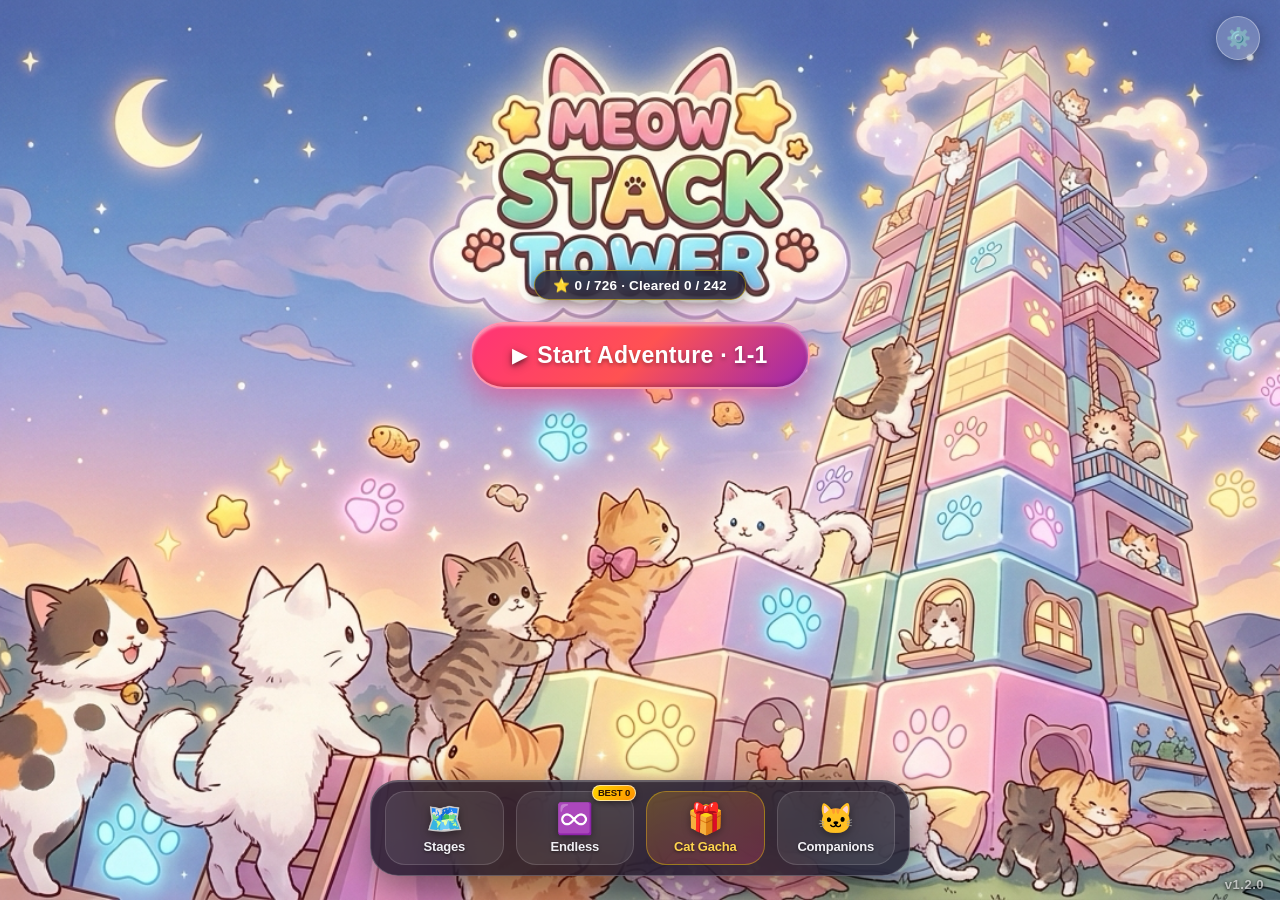
==== game/index.html @ 75614ff1 "feat: replace procedural clear stars & stat badge with generated visual assets and establish PROJECT" ====
<!DOCTYPE html>
<html lang="en">
<head>
  <meta charset="UTF-8">
  <meta name="viewport" content="width=device-width, initial-scale=1.0, maximum-scale=1.0, user-scalable=no, viewport-fit=cover">
  <title>Meow Stack Tower 3D</title>
  <meta name="apple-mobile-web-app-capable" content="yes">
  <meta name="apple-mobile-web-app-status-bar-style" content="black-translucent">
  <meta name="apple-mobile-web-app-title" content="Meow Stack">
  <meta name="theme-color" content="#151124">
  <link rel="apple-touch-icon" href="assets/icon.png">
  <link rel="manifest" href="manifest.json">
  <!-- Modular Stylesheets -->
  <link rel="stylesheet" href="css/base.css">
  <link rel="stylesheet" href="css/hud.css">
  <link rel="stylesheet" href="css/modals.css">
  <link rel="stylesheet" href="css/companions.css">
  <link rel="stylesheet" href="css/gacha.css">
  <link rel="stylesheet" href="css/boss.css">
</head>
<body>
  <div id="game-container">
    <canvas id="bg-canvas"></canvas>

    <!-- Boss Cat Dynamic Character (배경 가운데 거대 보스) -->
    <div id="boss-container" style="display:none;">
      <div id="boss-wrapper">
        <div id="boss-actor" class="boss-actor boss-state-idle" title="Big Chonk 😾">
          <svg id="boss-svg" viewBox="0 0 160 160" width="100%" height="100%" xmlns="http://www.w3.org/2000/svg">
          <defs>
            <linearGradient id="bossFurGrad" x1="0%" y1="0%" x2="0%" y2="100%">
              <stop id="furStop1" offset="0%" stop-color="#ffa726"/>
              <stop id="furStop2" offset="60%" stop-color="#fb8c00"/>
              <stop id="furStop3" offset="100%" stop-color="#f57c00"/>
            </linearGradient>
            <linearGradient id="bossBellyGrad" x1="0%" y1="0%" x2="0%" y2="100%">
              <stop offset="0%" stop-color="#fffde7"/>
              <stop offset="100%" stop-color="#fff9c4"/>
            </linearGradient>
            <linearGradient id="bossCrownGrad" x1="0%" y1="0%" x2="100%" y2="100%">
              <stop offset="0%" stop-color="#ffe082"/>
              <stop offset="40%" stop-color="#ffd54f"/>
              <stop offset="100%" stop-color="#ffb300"/>
            </linearGradient>
            <linearGradient id="bossCloudGrad" x1="0%" y1="0%" x2="0%" y2="100%">
              <stop offset="0%" stop-color="#f3e5f5"/>
              <stop offset="60%" stop-color="#e1bee7"/>
              <stop offset="100%" stop-color="#ce93d8"/>
            </linearGradient>
            <radialGradient id="frenzyFlameGrad" cx="50%" cy="50%" r="50%">
              <stop offset="0%" stop-color="#ffeb3b" stop-opacity="0.95"/>
              <stop offset="50%" stop-color="#ff5722" stop-opacity="0.8"/>
              <stop offset="100%" stop-color="#d50000" stop-opacity="0"/>
            </radialGradient>
            <filter id="bossShadow" x="-20%" y="-20%" width="140%" height="140%">
              <feDropShadow dx="0" dy="4" stdDeviation="4" flood-color="#000" flood-opacity="0.35"/>
            </filter>
          </defs>

          <!-- Frenzy Aura -->
          <g id="boss-frenzy-aura" class="aura-layer" opacity="0">
            <ellipse cx="80" cy="85" rx="66" ry="60" fill="url(#frenzyFlameGrad)"/>
            <path class="flame-sparks" d="M 30 70 Q 25 45 35 30 Q 45 45 42 70 M 120 70 Q 135 45 125 30 Q 115 45 118 70 M 75 30 Q 80 10 85 30" fill="none" stroke="#ffeb3b" stroke-width="3" stroke-linecap="round"/>
          </g>

          <!-- Royal Magic Cloud Throne -->
          <g id="boss-throne" class="cloud-layer">
            <ellipse cx="80" cy="140" rx="56" ry="15" fill="url(#bossCloudGrad)" filter="url(#bossShadow)"/>
            <ellipse cx="44" cy="136" rx="22" ry="12" fill="#ede7f6"/>
            <ellipse cx="116" cy="136" rx="22" ry="12" fill="#ede7f6"/>
            <ellipse cx="80" cy="135" rx="36" ry="12" fill="#ffffff" opacity="0.9"/>
            <text x="36" y="142" font-size="10" fill="#ffd54f">★</text>
            <text x="114" y="142" font-size="10" fill="#ffd54f">★</text>
          </g>

          <!-- Royal Red Cape -->
          <g id="boss-cape" class="cape-layer">
            <path d="M 40 78 C 22 95, 18 128, 32 135 C 44 126, 42 105, 48 88 Z" fill="#c62828" stroke="#8e0000" stroke-width="1.5"/>
            <path d="M 120 78 C 138 95, 142 128, 128 135 C 116 126, 118 105, 112 88 Z" fill="#c62828" stroke="#8e0000" stroke-width="1.5"/>
            <path d="M 24 120 Q 30 134 36 130" fill="none" stroke="#ffd700" stroke-width="2"/>
            <path d="M 136 120 Q 130 134 124 130" fill="none" stroke="#ffd700" stroke-width="2"/>
          </g>

          <!-- Chunky Tabby Tail -->
          <g id="boss-tail" class="tail-layer">
            <path d="M 120 108 C 146 112, 158 92, 150 74 C 144 62, 134 68, 138 80 C 142 90, 134 100, 118 102 Z" fill="url(#bossFurGrad)" stroke="#e65100" stroke-width="1.5"/>
            <path d="M 144 76 Q 148 80 146 84" stroke="#bf360c" stroke-width="3" stroke-linecap="round"/>
            <path d="M 138 86 Q 144 92 140 96" stroke="#bf360c" stroke-width="3" stroke-linecap="round"/>
            <ellipse cx="147" cy="71" rx="6" ry="6" fill="#fff" opacity="0.8"/>
          </g>

          <!-- Chunky Cat Body -->
          <g id="boss-body" class="body-layer">
            <ellipse cx="80" cy="98" rx="48" ry="42" fill="url(#bossFurGrad)" stroke="#e65100" stroke-width="2"/>
            <path d="M 34 88 Q 44 92 35 98" fill="#d84315"/>
            <path d="M 33 104 Q 45 106 36 112" fill="#d84315"/>
            <path d="M 126 88 Q 116 92 125 98" fill="#d84315"/>
            <path d="M 127 104 Q 115 106 124 112" fill="#d84315"/>
            <ellipse cx="80" cy="106" rx="34" ry="28" fill="url(#bossBellyGrad)"/>
            <g transform="translate(71, 74) scale(0.9)">
              <path d="M 2 8 C 6 4, 14 4, 18 8 C 14 12, 6 12, 2 8 Z M 18 8 L 22 4 L 22 12 Z" fill="#ffd700" stroke="#ff8f00" stroke-width="1.2"/>
              <circle cx="6" cy="7.5" r="1" fill="#3e2723"/>
            </g>
            <ellipse cx="50" cy="108" rx="9" ry="8" fill="#fff" stroke="#ffa726" stroke-width="1.5"/>
            <ellipse cx="110" cy="108" rx="9" ry="8" fill="#fff" stroke="#ffa726" stroke-width="1.5"/>
            <circle cx="48" cy="109" r="1.5" fill="#ffab91"/>
            <circle cx="52" cy="109" r="1.5" fill="#ffab91"/>
            <circle cx="108" cy="109" r="1.5" fill="#ffab91"/>
            <circle cx="112" cy="109" r="1.5" fill="#ffab91"/>
          </g>

          <!-- Big Round Head & Chubby Cheeks -->
          <g id="boss-head" class="head-layer">
            <g class="ears-group">
              <polygon points="42,46 48,16 66,38" fill="#fb8c00" stroke="#e65100" stroke-width="2"/>
              <polygon points="46,42 51,24 62,37" fill="#ffab91"/>
              <polygon points="118,46 112,16 94,38" fill="#fb8c00" stroke="#e65100" stroke-width="2"/>
              <polygon points="114,42 109,24 98,37" fill="#ffab91"/>
            </g>
            <ellipse cx="80" cy="58" rx="44" ry="34" fill="url(#bossFurGrad)" stroke="#e65100" stroke-width="2"/>
            <ellipse cx="40" cy="64" rx="10" ry="12" fill="#ffa726"/>
            <ellipse cx="120" cy="64" rx="10" ry="12" fill="#ffa726"/>
            <ellipse cx="80" cy="68" rx="20" ry="14" fill="#fff"/>
            <path d="M 72 32 L 80 44 L 88 32 M 76 28 L 80 36 L 84 28" fill="none" stroke="#d84315" stroke-width="2.5" stroke-linecap="round"/>
            <path d="M 32 64 L 56 66 M 30 70 L 56 70 M 34 76 L 56 73" stroke="#fff" stroke-width="1.8" stroke-linecap="round"/>
            <path d="M 128 64 L 104 66 M 130 70 L 104 70 M 126 76 L 104 73" stroke="#fff" stroke-width="1.8" stroke-linecap="round"/>
            <polygon points="76,64 84,64 80,68" fill="#ff7043"/>
            <ellipse cx="56" cy="68" rx="6" ry="3.5" fill="#ff8a80" opacity="0.6"/>
            <ellipse cx="104" cy="68" rx="6" ry="3.5" fill="#ff8a80" opacity="0.6"/>
          </g>

          <!-- Royal Golden Crown on Head -->
          <g id="boss-crown" class="crown-layer">
            <path d="M 64 26 L 68 10 L 75 20 L 80 6 L 85 20 L 92 10 L 96 26 Z" fill="url(#bossCrownGrad)" stroke="#ff8f00" stroke-width="1.8"/>
            <circle cx="80" cy="16" r="3.2" fill="#e53935" stroke="#b71c1c" stroke-width="0.8"/>
            <circle cx="70" cy="18" r="2" fill="#00e676"/>
            <circle cx="90" cy="18" r="2" fill="#00e676"/>
            <g class="crown-sparks" opacity="0">
              <path d="M 80 0 L 80 4 M 94 4 L 91 7 M 66 4 L 69 7" stroke="#ffd700" stroke-width="2" stroke-linecap="round"/>
            </g>
          </g>

          <!-- ==================== FACIAL EXPRESSIONS ==================== -->

          <!-- 1. IDLE FACE (Confident / Smug observation) -->
          <g id="face-idle">
            <ellipse cx="64" cy="54" rx="6.5" ry="7.5" fill="#ffb300" stroke="#e65100" stroke-width="1"/>
            <ellipse cx="64" cy="54" rx="2.5" ry="6.5" fill="#212121"/>
            <circle cx="62" cy="51" r="2" fill="#fff"/>
            <ellipse cx="96" cy="54" rx="6.5" ry="7.5" fill="#ffb300" stroke="#e65100" stroke-width="1"/>
            <ellipse cx="96" cy="54" rx="2.5" ry="6.5" fill="#212121"/>
            <circle cx="94" cy="51" r="2" fill="#fff"/>
            <path d="M 73 70 Q 77 75 80 71 Q 83 75 87 70" fill="none" stroke="#3e2723" stroke-width="2.5" stroke-linecap="round"/>
          </g>

          <!-- 2. SMUG FACE (Laughing mockingly at player's mistake) -->
          <g id="face-smug" style="display:none;">
            <path d="M 58 56 Q 64 47 70 56" fill="none" stroke="#3e2723" stroke-width="3.5" stroke-linecap="round"/>
            <path d="M 90 56 Q 96 47 102 56" fill="none" stroke="#3e2723" stroke-width="3.5" stroke-linecap="round"/>
            <path d="M 57 47 Q 64 43 71 47" fill="none" stroke="#d84315" stroke-width="2.2" stroke-linecap="round"/>
            <path d="M 89 47 Q 96 43 103 47" fill="none" stroke="#d84315" stroke-width="2.2" stroke-linecap="round"/>
            <path d="M 103 56 C 107 56 109 59 107 63 C 105 66 102 63 103 56 Z" fill="#00e5ff"/>
            <path d="M 71 70 Q 80 85 89 70 Z" fill="#c2185b" stroke="#3e2723" stroke-width="2"/>
            <ellipse cx="80" cy="76" rx="5" ry="3" fill="#ff80ab"/>
          </g>

          <!-- 3. HURT FACE (Shocked/in pain from Critical / Perfect hit) -->
          <g id="face-hurt" style="display:none;">
            <path d="M 57 50 L 67 55 L 57 60" fill="none" stroke="#b71c1c" stroke-width="3.8" stroke-linecap="round" stroke-linejoin="round"/>
            <path d="M 103 50 L 93 55 L 103 60" fill="none" stroke="#b71c1c" stroke-width="3.8" stroke-linecap="round" stroke-linejoin="round"/>
            <ellipse cx="40" cy="46" rx="4" ry="7" fill="#00b0ff" transform="rotate(-20 40 46)"/>
            <ellipse cx="120" cy="46" rx="4" ry="7" fill="#00b0ff" transform="rotate(20 120 46)"/>
            <ellipse cx="80" cy="74" rx="8" ry="10" fill="#b71c1c" stroke="#3e2723" stroke-width="2"/>
            <ellipse cx="80" cy="75" rx="5" ry="6" fill="#3e2723"/>
            <text x="70" y="24" font-size="16">💥</text>
          </g>

          <!-- 4. FRENZY FACE (HP <= 50% Fiery rage) -->
          <g id="face-frenzy" style="display:none;">
            <ellipse cx="64" cy="54" rx="7" ry="7" fill="#d50000"/>
            <ellipse cx="64" cy="54" rx="2" ry="7" fill="#ffeb3b"/>
            <ellipse cx="96" cy="54" rx="7" ry="7" fill="#d50000"/>
            <ellipse cx="96" cy="54" rx="2" ry="7" fill="#ffeb3b"/>
            <path d="M 74 38 L 78 38 M 76 36 L 76 40 M 74 36 L 78 40 M 78 36 L 74 40" stroke="#d50000" stroke-width="2.5" stroke-linecap="round"/>
            <path d="M 71 70 Q 80 66 89 70" fill="none" stroke="#3e2723" stroke-width="2.5"/>
            <polygon points="74,70 76,77 78,70" fill="#fff"/>
            <polygon points="82,70 84,77 86,70" fill="#fff"/>
            <text x="32" y="22" font-size="12">♨️</text>
            <text x="114" y="22" font-size="12">♨️</text>
          </g>

          <!-- 5. DEFEAT FACE (Completely knocked out / White flag) -->
          <g id="face-defeat" style="display:none;">
            <path d="M 64 54 m -6,0 a 6,6 0 1,0 12,0 a 4,4 0 1,0 -8,0 a 2,2 0 1,0 4,0" fill="none" stroke="#212121" stroke-width="2" stroke-linecap="round"/>
            <path d="M 96 54 m -6,0 a 6,6 0 1,0 12,0 a 4,4 0 1,0 -8,0 a 2,2 0 1,0 4,0" fill="none" stroke="#212121" stroke-width="2" stroke-linecap="round"/>
            <path d="M 61 60 L 61 88" stroke="#00b0ff" stroke-width="3" stroke-linecap="round" opacity="0.85"/>
            <path d="M 99 60 L 99 88" stroke="#00b0ff" stroke-width="3" stroke-linecap="round" opacity="0.85"/>
            <path d="M 73 75 Q 77 71 80 75 Q 83 79 87 75" fill="none" stroke="#3e2723" stroke-width="3" stroke-linecap="round"/>
            <g class="surrender-flag">
              <line x1="44" y1="108" x2="22" y2="34" stroke="#ffffff" stroke-width="2.5"/>
              <polygon points="22,34 2,46 22,58" fill="#ffffff" stroke="#e0e0e0" stroke-width="1"/>
              <text x="6" y="50" font-size="10">🏳️</text>
            </g>
            <text x="74" y="10" font-size="15" class="dizzy-star">💫</text>
          </g>

          <!-- 6. VICTORY FACE (Boss wins / Player Game Over) -->
          <g id="face-victory" style="display:none;">
            <text x="56" y="58" font-size="16" fill="#ffd700">★</text>
            <text x="88" y="58" font-size="16" fill="#ffd700">★</text>
            <path d="M 70 69 Q 80 86 90 69 Z" fill="#d81b60" stroke="#3e2723" stroke-width="2"/>
            <ellipse cx="80" cy="77" rx="6" ry="3.5" fill="#ff4081"/>
            <g transform="translate(108, 68) scale(1.1)">
              <text x="0" y="0" font-size="22">🐟</text>
              <text x="14" y="-8" font-size="14">✨</text>
            </g>
          </g>
        </svg>
      </div>
    </div>
  </div>

  <canvas id="game-canvas"></canvas>

  <!-- Foreground Boss Speech Bubble & Screen Flash -->
  <div id="boss-speech"></div>
  <div id="flash-overlay"></div>

  
  <!-- Cinematic Boss Intro Overlay -->
  <div id="boss-intro-overlay" style="display:none;">
    <div class="boss-intro-vignette"></div>
    <div class="boss-intro-warning" id="boss-intro-warning">⚠️ WARNING: BOSS APPROACHING ⚠️</div>
    <div class="boss-intro-card" id="boss-intro-card">
      <div class="boss-intro-avatar" id="boss-intro-avatar">😾</div>
      <div class="boss-intro-info">
        <div class="boss-intro-title" id="boss-intro-title">King of Churu 👑</div>
        <div class="boss-intro-name" id="boss-intro-name">Big Chonk</div>
        <div class="boss-intro-hp-wrap">
          <span class="boss-intro-hp-tag">HP</span>
          <div class="boss-intro-hp-bar">
            <div class="boss-intro-hp-fill" id="boss-intro-hp-fill"></div>
          </div>
          <span class="boss-intro-hp-num" id="boss-intro-hp-num">16 / 16</span>
        </div>
      </div>
    </div>
    <div class="boss-intro-quote-box" id="boss-intro-quote-box">
      <div class="boss-intro-quote" id="boss-intro-quote">"All Churu belongs to me, meow!"</div>
    </div>
    <div class="boss-intro-fight" id="boss-intro-fight">⚔️ READY... FIGHT!</div>
    <button id="boss-intro-skip" class="boss-intro-skip-btn" data-ui>SKIP ⏩</button>
  </div>

  <div id="hud-layer">
      <div class="top-bar">
        <button id="menu-btn" aria-label="Menu" data-ui>☰</button>
        <div class="score-box">
          <div id="score-text">0</div>
          <div id="combo-tag">🐾 PERFECT ×1</div>
          <div id="stage-info">
            <div class="stage-row">
              <span id="stage-badge" class="stage-badge">🧱 STANDARD</span>
              <span id="stage-label"></span>
              <span id="stage-progress"></span>
            </div>
            <div id="goal-bar"><div id="goal-fill"></div></div>

            <!-- Boss Battle Sub-HUD -->
            <div id="boss-hud" class="type-hud-row" style="display:none;">
              <div class="boss-head-row">
                <span id="boss-name">😾 Boss</span>
                <span id="boss-hp-val">HP 16/16</span>
              </div>
              <div id="boss-bar"><div id="boss-fill"></div></div>
            </div>

            <!-- Speed Rush Sub-HUD -->
            <div id="timer-hud" class="type-hud-row" style="display:none;">
              <div class="timer-head-row">
                <span>⏱️ TIME LEFT</span>
                <span id="timer-val">25.0s</span>
              </div>
              <div id="timer-bar"><div id="timer-fill"></div></div>
            </div>

            <!-- Precision Sub-HUD -->
            <div id="precision-hud" class="type-hud-row" style="display:none;">
              🎯 STREAK GOAL: 0 / 3 ⭐
            </div>

            <!-- Bonus Churu Fever Sub-HUD -->
            <div id="bonus-hud" class="type-hud-row" style="display:none;">
              <div class="bonus-head-row">
                <span id="bonus-hearts-val" class="bonus-hearts-val">❤️❤️❤️</span>
                <span id="bonus-timer-val">⏱️ 15.0s</span>
                <span id="bonus-fever-badge" class="bonus-fever-badge" style="display:none;">🔥 FEVER 2×</span>
                <span id="bonus-churu-val"><img src="assets/churu_icon.jpg" class="churu-icon" alt="츄르"> 0</span>
              </div>
              <div id="bonus-bar"><div id="bonus-fill"></div></div>
            </div>

            <!-- Active Skill Sub-HUD (Luna: Magnetic Snap) -->
            <div id="skill-hud" class="type-hud-row" style="display:none;">
              <span id="skill-badge" class="skill-badge">🧲 자석 솜방망이 준비완료!</span>
            </div>

            <!-- Tilt Balance Sub-HUD -->
            <div id="tilt-hud" class="type-hud-row" style="display:none;">
              <span id="tilt-badge" class="tilt-badge">⚖️ 밸런스: 안전</span>
            </div>
          </div>
        </div>
        
        <div class="top-bar-right">
          <button id="in-game-settings-btn" class="top-circle-btn" aria-label="Settings" data-ui>⚙️</button>
        </div>

      </div>

      <div id="stage-banner">
        <div id="banner-badge"></div>
        <div id="banner-title"></div>
        <div id="banner-desc"></div>
      </div>

      <div id="mascot-area">
        <div id="speech-bubble">Hooman! Stack me a tower, meow! 🐾</div>
        <div id="mascot-wrapper">
          <img id="mascot-img" src="assets/chara_smile.png" alt="Cat Mascot">
        </div>
      </div>
    </div>

    <!-- Start Screen -->
    <div id="start-screen" class="screen-overlay">
      <button id="start-settings-btn" class="start-settings-btn" aria-label="Settings" data-ui>⚙️</button>
      <img id="start-bg-img" src="assets/keyvisual.png?v=meow" alt="Meow Stack Tower Key Visual">
      <div class="start-content">
        <div class="badge-3d" id="badge-3d" style="display:none;">🐾 3D MEOW TOWER STACK 🐾</div>
        <h1 class="title-main" style="display:none;">Meow Stack Tower</h1>
        <div class="title-sub" style="display:none;">3D CAT STACK TOWER</div>

        <!-- Top Section: Logo spacing + Prominent Primary Play Action -->
        <div class="start-top-section">
          <div class="title-logo-spacer"></div>
          <div class="start-main-action">
            <div id="start-progress" class="start-progress-pill">⭐ 0 / 726 · Cleared 0 / 242</div>
            <button id="btn-continue" class="primary-play-btn" data-ui>
              <span class="play-icon">▶</span>
              <span id="btn-play-text" class="play-text">Start Adventure · 1-1</span>
            </button>
          </div>
        </div>

        <!-- Bottom Quick Dock -->
        <nav class="start-dock" aria-label="Quick Menu">
          <button id="btn-select" class="dock-btn" data-ui title="Stage Select">
            <span class="dock-icon">🗺️</span>
            <span class="dock-label" id="dock-label-select">스테이지</span>
          </button>
          <button id="btn-endless" class="dock-btn" data-ui title="Endless Mode">
            <span class="dock-badge" id="start-best-badge">BEST <span id="start-best-score">0</span></span>
            <span class="dock-icon">♾️</span>
            <span class="dock-label" id="dock-label-endless">무한 모드</span>
          </button>
          <button id="btn-gacha" class="dock-btn dock-gacha-btn" data-ui title="Cat Gacha">
            <span class="dock-icon">🎁</span>
            <span class="dock-label" id="dock-label-gacha">냥이 가챠</span>
          </button>
          <button id="btn-cats" class="dock-btn" data-ui title="Cat Companions">
            <span class="dock-icon">🐱</span>
            <span class="dock-label" id="dock-label-cats">동료 고양이</span>
          </button>
        </nav>
      </div>
      <div id="start-version-tag" class="start-version-tag">v1.2.0</div>
    </div>

    <!-- Game Over Screen -->
    <div id="gameover-screen" class="screen-overlay">
      <div class="gameover-box">
        <div id="gameover-title" class="gameover-title">GAME OVER</div>
        <div id="gameover-stage" class="gameover-stage"></div>
        <div class="score-label" id="score-label">SCORE</div>
        <div id="gameover-score" class="score-val">0</div>
        <div id="best-row" class="best-row">
          <span id="best-label">BEST: </span><span id="gameover-best">0</span>
          <span id="new-best-pill" class="new-best-pill" style="display:none;">NEW!</span>
        </div>
        <div class="restart-text" id="restart-text">Tap anywhere to retry, meow! 🐾</div>
        <div class="box-btns">
          <button id="btn-retry-over" class="menu-btn" data-ui>🔁 Try Again</button>
          <button id="btn-menu-over" class="menu-btn sub" data-ui>Menu</button>
        </div>
      </div>
    </div>

    <!-- Stage Clear Screen -->
    <div id="clear-screen" class="screen-overlay">
      <div class="gameover-box">
        <div id="clear-title" class="gameover-title">STAGE CLEAR!</div>
        <div id="clear-stage" class="gameover-stage"></div>
        
        <div id="clear-stars" class="clear-stars-row">
          <div class="cstar" id="cstar-1">
            <span class="cstar-char" style="display:none;">★</span>
            <img src="assets/star_paw_empty.png" class="cstar-img empty" alt="Empty Star">
            <img src="assets/star_paw_gold.png" class="cstar-img filled" alt="Gold Star">
          </div>
          <div class="cstar" id="cstar-2">
            <span class="cstar-char" style="display:none;">★</span>
            <img src="assets/star_paw_empty.png" class="cstar-img empty" alt="Empty Star">
            <img src="assets/star_paw_gold.png" class="cstar-img filled" alt="Gold Star">
          </div>
          <div class="cstar" id="cstar-3">
            <span class="cstar-char" style="display:none;">★</span>
            <img src="assets/star_paw_empty.png" class="cstar-img empty" alt="Empty Star">
            <img src="assets/star_paw_gold.png" class="cstar-img filled" alt="Gold Star">
          </div>
        </div>
        <div id="clear-purrfect-banner" class="clear-purrfect-banner" style="display:none;">PURR-FECT! 👑</div>

        <div id="clear-stats"></div>
        <div id="clear-note"></div>
        <div class="box-btns">
          <button id="btn-next" class="menu-btn" data-ui>Next Stage ▶</button>
          <button id="btn-retry-clear" class="menu-btn sub" data-ui>🔁 Replay (Star Challenge)</button>
          <button id="btn-menu-clear" class="menu-btn sub" data-ui>🗺️ Stage Select</button>
        </div>
      </div>
    </div>

    <!-- Stage Select Screen -->
    <div id="select-screen" class="screen-overlay" data-ui>
      <div class="select-header">
        <div class="select-header-left">
          <button id="select-back" class="small-btn" data-ui>←</button>
          <div class="select-title" id="select-title">🗺️ Stages</div>
        </div>
        <div class="select-header-right">
          <button id="btn-select-gacha" class="small-btn gacha-btn" data-ui title="Gacha">🎁 <span class="header-btn-label">가챠</span></button>
          <button id="btn-select-cats" class="small-btn cat-btn" data-ui title="Companions">🐱 <span class="header-btn-label">동료</span></button>
          <button id="select-settings-btn" class="small-btn" data-ui title="Settings">⚙️</button>
          <div id="select-stars"></div>
        </div>
      </div>
      <div class="select-legend">
        <span class="legend-item" id="legend-climb">🧱 Climb</span>
        <span class="legend-item" id="legend-speed">⏱️ Speed</span>
        <span class="legend-item" id="legend-precision">🎯 Precision</span>
        <span class="legend-item" id="legend-hazard">🌪️ Hazard</span>
        <span class="legend-item" id="legend-bonus"><img src="assets/churu_icon.jpg" class="churu-icon" alt="츄르"> Bonus</span>
        <span class="legend-item" id="legend-boss">👑 Boss</span>
      </div>
      <div id="select-list"></div>
    </div>

    <!-- Cat Companions Modal -->
    <div id="companion-modal" class="screen-overlay" data-ui>
      <div class="companion-box">
        <div class="companion-header">
          <div class="companion-title" id="companion-title">🐱 Cat Companions</div>
          <button id="companion-close" class="close-icon-btn" data-ui>✕</button>
        </div>
        <div class="companion-subtitle" id="companion-subtitle">Defeat World Bosses and pull from Gacha to adopt adorable cat companions! Each friend brings unique passive buffs!</div>
        <div class="gacha-currency-bar" style="margin-bottom: 8px;">
          <div class="gacha-currency-pill">🎟️ <span id="comp-ticket-count">2</span></div>
          <div class="gacha-currency-pill"><img src="assets/churu_icon.jpg" class="churu-icon" alt="츄르"> <span id="comp-churu-count">100</span></div>
        </div>
        <button id="btn-comp-to-gacha" class="menu-btn sub gacha-btn" style="width: 100%; min-width: 0; padding: 10px 16px; margin-bottom: 10px; font-size: 14px;" data-ui>🎁 Open Cat Gacha (가챠)</button>
        <div id="companion-list" class="companion-grid"></div>
      </div>
    </div>

    <!-- Companion Unlock Celebration Modal -->
    <div id="unlock-modal" class="screen-overlay" data-ui>
      <div class="unlock-card-box">
        <div class="unlock-ribbon">🎉 NEW COMPANION UNLOCKED!</div>
        <div id="unlock-cat-avatar" class="unlock-avatar-wrap"></div>
        <div id="unlock-cat-name" class="unlock-cat-name">Miko</div>
        <div id="unlock-cat-title" class="unlock-cat-title">Lucky Calico 🐾</div>
        <div id="unlock-cat-perk" class="unlock-cat-perk">⏱️ Time Attack limit +3s bonus!</div>
        <div id="unlock-cat-quote" class="unlock-cat-quote">"Let's stack it high like my tri-color coat, meow! 🍀"</div>
        <button id="btn-equip-unlocked" class="menu-btn" data-ui>🐾 Equip Companion</button>
        <button id="btn-close-unlock" class="menu-btn sub" data-ui style="margin-top: 8px;">Later</button>
      </div>
    </div>

    <!-- Stage Ready & Companion Selection Modal (출격 준비) -->
    <div id="ready-modal" class="screen-overlay" data-ui>
      <div class="ready-card-box">
        <button id="ready-close" class="close-icon-btn ready-close-btn" data-ui>✕</button>
        <div class="ready-header">
          <div id="ready-stage-badge" class="stage-badge type-boss">👑 Boss 1-16</div>
        </div>
        <div id="ready-stage-title" class="ready-stage-title">World 1 · Fluffy Village</div>
        <div id="ready-stage-target" class="ready-stage-target">🎯 Floor 16</div>

        <div class="ready-section-header">
          <div class="ready-section-label" id="ready-section-label">🐱 Cat Companion</div>
          <button id="btn-ready-gacha-shortcut" class="ready-gacha-link-btn" data-ui>🎁 Gacha</button>
        </div>

        <!-- Selected Companion Card -->
        <div class="ready-cat-card" id="ready-selected-card">
          <div class="ready-cat-avatar-wrap" id="ready-cat-avatar-wrap"></div>
          <div class="ready-cat-info">
            <div class="ready-cat-name-row">
              <span id="ready-cat-name" class="cat-card-name">Miko</span>
              <span id="ready-cat-title" class="cat-card-title">Lucky Calico</span>
            </div>
            <div id="ready-cat-perk" class="cat-card-perk">⚡ Time +3s</div>
          </div>
        </div>

        <!-- Quick Switch Chips Row -->
        <div id="ready-companion-chips" class="ready-chips-row"></div>

        <button id="btn-ready-start" class="menu-btn ready-start-btn" data-ui>▶ START</button>
      </div>
    </div>

    <!-- Cat Gacha Modal -->
    <div id="gacha-modal" class="screen-overlay" data-ui style="display:none;">
      <div class="gacha-box">
        <div class="gacha-header">
          <div class="gacha-title" id="gacha-title">🎁 Lucky Cat Gacha</div>
          <button id="gacha-close" class="close-icon-btn" data-ui>✕</button>
        </div>
        
        <!-- Currency Bar -->
        <div class="gacha-currency-bar">
          <div class="gacha-currency-pill">🎟️ <span id="gacha-ticket-count">2</span></div>
          <div class="gacha-currency-pill"><img src="assets/churu_icon.jpg" class="churu-icon" alt="츄르"> <span id="gacha-churu-count">100</span></div>
        </div>

        <!-- Capsule Machine Showcase -->
        <div class="gacha-machine-wrap">
          <img src="assets/gacha_machine.jpg" class="gacha-showcase-art" alt="Lucky Cat Gacha Machine">
        </div>

        <div class="gacha-subtitle" id="gacha-subtitle">Collect adorable cat companions! Each world role brings unique perks.</div>

        <!-- Pull Action Buttons -->
        <div class="gacha-btn-row">
          <button id="btn-gacha-1" class="menu-btn gacha-action-btn" data-ui>
            <span class="btn-primary-text" id="btn-gacha-1-text">🎟️ Pull 1x</span>
            <span class="btn-cost-sub" id="btn-gacha-1-cost">1 Ticket or 50 <img src="assets/churu_icon.jpg" class="churu-icon" alt="츄르"></span>
          </button>
          <button id="btn-gacha-10" class="menu-btn gacha-action-btn special-10" data-ui>
            <span class="btn-primary-text" id="btn-gacha-10-text">🌟 Pull 10x</span>
            <span class="btn-cost-sub" id="btn-gacha-10-cost">10 Tickets or 450 <img src="assets/churu_icon.jpg" class="churu-icon" alt="츄르"></span>
          </button>
        </div>

        <div class="gacha-roster-link-wrap">
          <button id="btn-toggle-roster" class="text-link-btn" data-ui>📋 View 18 Companions & Rates</button>
        </div>

        <!-- Collapsible Roster View -->
        <div id="gacha-roster-view" class="gacha-roster-view" style="display:none;"></div>
      </div>
    </div>

    <!-- Gacha Animation Cutscene Overlay -->
    <div id="gacha-anim-overlay" class="gacha-anim-overlay" data-ui style="display:none;">
      <button id="btn-gacha-anim-skip" class="gacha-anim-skip-btn" data-ui>⏩ SKIP</button>
      <div class="gacha-anim-scene">
        <!-- Machine Phase -->
        <div id="gacha-anim-machine" class="gacha-anim-machine">
          <div class="gacha-machine-card" id="gacha-machine-card">
            <img src="assets/gacha_machine.jpg" id="gacha-cutscene-machine-img" class="gacha-cutscene-machine-art" alt="Lucky Cat Gacha Machine">
            <div id="gacha-anim-crank" class="gacha-paw-crank">🐾</div>
          </div>
          <div id="gacha-anim-status" class="gacha-anim-status">✨ TURNING THE CRANK... ✨</div>
        </div>

        <!-- Big Capsule Phase -->
        <div id="gacha-anim-capsule-wrap" class="gacha-anim-capsule-wrap" style="display:none;">
          <div id="gacha-big-capsule" class="gacha-big-capsule">
            <div class="capsule-half-top"></div>
            <div class="capsule-seam"></div>
            <div class="capsule-half-bottom"></div>
            <img src="assets/gacha_capsule_open.jpg" id="gacha-burst-art" class="gacha-burst-art-img" style="display:none;" alt="Capsule Burst">
          </div>
          <div id="gacha-anim-tap-prompt" class="gacha-anim-tap-prompt">✨ TAP TO OPEN! ✨</div>
        </div>

        <!-- Burst Light Phase -->
        <div id="gacha-anim-burst" class="gacha-anim-burst" style="display:none;">
          <div class="gacha-burst-flash"></div>
        </div>
      </div>
    </div>

    <!-- Gacha Reveal Results Overlay -->
    <div id="gacha-reveal-modal" class="screen-overlay" data-ui style="display:none;">
      <div class="gacha-reveal-box">
        <div class="gacha-reveal-ribbon" id="gacha-reveal-ribbon">✨ GACHA RESULTS ✨</div>
        <div id="gacha-reveal-cards" class="gacha-reveal-cards-container"></div>
        <div class="gacha-reveal-footer" style="width: 100%; margin-top: 6px;">
          <button id="btn-gacha-reveal-ok" class="menu-btn" style="width: 100%; min-width: 0;" data-ui>OK</button>
        </div>
      </div>
    </div>

    <!-- Game Settings Modal -->
    <div id="settings-modal" class="screen-overlay" data-ui style="display:none;">
      <div class="settings-box">
        <div class="settings-header">
          <div class="settings-title" id="settings-title">⚙️ 게임 설정</div>
          <button id="settings-close" class="close-icon-btn" data-ui>✕</button>
        </div>

        <div class="settings-content">
          <!-- Section 1: Language -->
          <div class="settings-section">
            <div class="settings-section-title" id="setting-lbl-lang">🌐 언어 (Language)</div>
            <div class="settings-lang-group">
              <button id="btn-set-lang-ko" class="settings-lang-btn" data-ui>🇰🇷 한국어</button>
              <button id="btn-set-lang-en" class="settings-lang-btn" data-ui>🇺🇸 English</button>
            </div>
          </div>

          <!-- Section 2: Audio -->
          <div class="settings-section">
            <div class="settings-section-title" id="setting-lbl-audio">🔊 사운드 & 음악 (Audio)</div>
            
            <div class="settings-row">
              <div class="settings-row-info">
                <span class="settings-row-icon">🎵</span>
                <div>
                  <div class="settings-row-label" id="setting-lbl-bgm">배경음악 (BGM)</div>
                  <div class="settings-row-desc" id="setting-desc-bgm">따뜻하고 편안한 마림바 앰비언트 BGM</div>
                </div>
              </div>
              <button id="toggle-bgm" class="settings-toggle-btn active" data-ui>ON</button>
            </div>

            <div class="settings-row">
              <div class="settings-row-info">
                <span class="settings-row-icon">🔔</span>
                <div>
                  <div class="settings-row-label" id="setting-lbl-sfx">효과음 (SFX)</div>
                  <div class="settings-row-desc" id="setting-desc-sfx">블록 착지, 콤보, 보스 타격, 가챠 효과음</div>
                </div>
              </div>
              <button id="toggle-sfx" class="settings-toggle-btn active" data-ui>ON</button>
            </div>
          </div>

          <!-- Section 3: Gameplay & Feedback -->
          <div class="settings-section">
            <div class="settings-section-title" id="setting-lbl-feel">✨ 조작 & 연출 (Feel & FX)</div>

            <div class="settings-row">
              <div class="settings-row-info">
                <span class="settings-row-icon">📳</span>
                <div>
                  <div class="settings-row-label" id="setting-lbl-haptics">진동 피드백 (Haptics)</div>
                  <div class="settings-row-desc" id="setting-desc-haptics">블록 적재 및 퍼펙트 시 미세 진동</div>
                </div>
              </div>
              <button id="toggle-haptics" class="settings-toggle-btn active" data-ui>ON</button>
            </div>

            <div class="settings-row">
              <div class="settings-row-info">
                <span class="settings-row-icon">💥</span>
                <div>
                  <div class="settings-row-label" id="setting-lbl-shake">화면 흔들림 (Screen Shake)</div>
                  <div class="settings-row-desc" id="setting-desc-shake">강력한 콤보 및 타격 시 화면 흔들림</div>
                </div>
              </div>
              <button id="toggle-shake" class="settings-toggle-btn active" data-ui>ON</button>
            </div>

            <div class="settings-row">
              <div class="settings-row-info">
                <span class="settings-row-icon">✨</span>
                <div>
                  <div class="settings-row-label" id="setting-lbl-particles">파티클 이펙트 (Particles)</div>
                  <div class="settings-row-desc" id="setting-desc-particles">스파클 및 폭죽 파티클 (저사양 배터리 절약)</div>
                </div>
              </div>
              <button id="toggle-particles" class="settings-toggle-btn active" data-ui>ON</button>
            </div>
          </div>

          <!-- Section 4: Game Data & Stats -->
          <div class="settings-section">
            <div class="settings-section-title" id="setting-lbl-data">💾 데이터 관리 & 통계</div>
            <div class="settings-stats-pill">
              <span id="setting-stat-stars">⭐ 별 수집: 0 / 726</span>
              <span id="setting-stat-cleared">🏆 클리어: 0 / 242</span>
            </div>
            <button id="btn-reset-data" class="settings-reset-btn" data-ui>🔄 게임 데이터 초기화</button>
            <div class="settings-version-tag" id="setting-version-tag">Meow Stack Tower v1.2.0 · Designed with 💖</div>
          </div>
        </div>
      </div>
    </div>

    <div id="toast"></div>
  </div>


  <!-- Audio Base Data -->
  <script src="assets/audio/cat_audio_data.js"></script>

  <!-- Modular JavaScript Engine -->
  <script src="js/telemetry.js"></script>
  <script src="js/config.js"></script>
  <script src="js/save.js"></script>
  <script src="js/audio.js"></script>
  <script src="js/state.js"></script>
  <script src="js/avatar.js"></script>
  <script src="js/render3d.js"></script>
  <script src="js/bonus.js"></script>
  <script src="js/ui.js"></script>
  <script src="js/game.js"></script>
</body>
</html>
---- game/css/base.css ----
* {
      margin: 0;
      padding: 0;
      box-sizing: border-box;
      user-select: none;
      -webkit-user-select: none;
      -webkit-touch-callout: none;
    }
    html, body {
      width: 100%;
      height: 100%;
      overflow: hidden;
      background: #151124;
      touch-action: none;
      font-family: -apple-system, BlinkMacSystemFont, "Segoe UI", Roboto, "Noto Sans KR", sans-serif;
    }
    #game-container {
      position: relative;
      width: 100%;
      height: 100%;
      overflow: hidden;
      background: #151124;
    }
    #bg-canvas, #game-canvas {
      position: absolute;
      top: 0;
      left: 0;
      width: 100%;
      height: 100%;
      display: block;
      touch-action: none;
    }
    #bg-canvas {
      z-index: 1;
    }
    #game-canvas {
      z-index: 5;
    }

    /* Overlay Screens & Modal Game Animation Framework */
    .screen-overlay {
      position: absolute;
      top: 0;
      left: 0;
      width: 100%;
      height: 100%;
      display: flex;
      flex-direction: column;
      align-items: center;
      justify-content: center;
      z-index: 25;
      pointer-events: auto;
      transition: opacity 0.22s ease-out;
    }

    .screen-overlay.modal-active {
      animation: overlayFadeIn 0.22s ease-out forwards;
    }

    .screen-overlay.modal-closing {
      animation: overlayFadeOut 0.17s ease-in forwards !important;
      pointer-events: none !important;
    }

    @keyframes overlayFadeIn {
      0% { opacity: 0; }
      100% { opacity: 1; }
    }

    @keyframes overlayFadeOut {
      0% { opacity: 1; }
      100% { opacity: 0; }
    }

    /* Modal box juicy spring entrance & exit */
    .gameover-box,
    .companion-box,
    .ready-card-box,
    .gacha-box,
    .gacha-reveal-box,
    .settings-box,
    .unlock-card-box {
      transform-origin: center center;
      animation: gameModalPopIn 0.32s cubic-bezier(0.18, 0.89, 0.32, 1.28) forwards;
      will-change: transform, opacity;
    }

    .modal-closing > .gameover-box,
    .modal-closing > .companion-box,
    .modal-closing > .ready-card-box,
    .modal-closing > .gacha-box,
    .modal-closing > .gacha-reveal-box,
    .modal-closing > .settings-box,
    .modal-closing > .unlock-card-box {
      animation: gameModalPopOut 0.17s cubic-bezier(0.4, 0, 0.2, 1) forwards !important;
    }

    @keyframes gameModalPopIn {
      0% {
        opacity: 0;
        transform: scale(0.78) translateY(32px);
      }
      65% {
        opacity: 1;
        transform: scale(1.035) translateY(-4px);
      }
      85% {
        transform: scale(0.99) translateY(1px);
      }
      100% {
        opacity: 1;
        transform: scale(1) translateY(0);
      }
    }

    @keyframes gameModalPopOut {
      0% {
        opacity: 1;
        transform: scale(1) translateY(0);
      }
      100% {
        opacity: 0;
        transform: scale(0.82) translateY(24px);
      }
    }

    /* Tactile Game Button Physics & Reactions */
    button,
    .menu-btn,
    .primary-play-btn,
    .dock-btn,
    .stage-btn,
    .companion-card,
    .ready-chip,
    .small-btn,
    .settings-lang-btn,
    .settings-reset-btn {
      transition: transform 0.16s cubic-bezier(0.175, 0.885, 0.32, 1.275),
                  box-shadow 0.16s ease,
                  filter 0.12s ease !important;
      -webkit-tap-highlight-color: transparent;
      user-select: none;
    }

    button:active,
    .menu-btn:active,
    .primary-play-btn:active,
    .dock-btn:active,
    .stage-btn:active,
    .companion-card:active,
    .ready-chip:active,
    .small-btn:active,
    .settings-lang-btn:active,
    .settings-reset-btn:active,
    .btn-pressing {
      transform: scale(0.92) translateY(2px) !important;
      filter: brightness(0.92) contrast(1.05) !important;
      box-shadow: 0 2px 8px rgba(0, 0, 0, 0.4) !important;
    }

    /* Screen entering animations */
    #start-screen.screen-entering .start-top-section {
      animation: startActionPopIn 0.35s cubic-bezier(0.18, 0.89, 0.32, 1.28) forwards;
    }
    #start-screen.screen-entering .start-dock {
      animation: startDockSlideUp 0.35s cubic-bezier(0.18, 0.89, 0.32, 1.28) forwards;
    }
    #select-screen.screen-entering .select-header {
      animation: selectHeaderSlideDown 0.3s cubic-bezier(0.18, 0.89, 0.32, 1.28) forwards;
    }
    #select-screen.screen-entering .world {
      animation: worldFadeSlideIn 0.35s cubic-bezier(0.18, 0.89, 0.32, 1.28) forwards;
    }

    @keyframes startActionPopIn {
      0% { opacity: 0; transform: scale(0.85) translateY(-20px); }
      100% { opacity: 1; transform: scale(1) translateY(0); }
    }
    @keyframes startDockSlideUp {
      0% { opacity: 0; transform: translateY(30px); }
      100% { opacity: 1; transform: translateY(0); }
    }
    @keyframes selectHeaderSlideDown {
      0% { opacity: 0; transform: translateY(-24px); }
      100% { opacity: 1; transform: translateY(0); }
    }
    @keyframes worldFadeSlideIn {
      0% { opacity: 0; transform: translateY(16px); }
      100% { opacity: 1; transform: translateY(0); }
    }
---- game/css/hud.css ----
/* HUD Layer */
    #hud-layer {
      position: absolute;
      top: 0;
      left: 0;
      width: 100%;
      height: 100%;
      pointer-events: none;
      display: flex;
      flex-direction: column;
      justify-content: space-between;
      z-index: 10;
    }
    .top-bar {
      display: flex;
      justify-content: space-between;
      align-items: flex-start;
      padding: env(safe-area-inset-top, 24px) 24px 0 24px;
      margin-top: 14px;
    }
    .score-box {
      flex: 1;
      text-align: center;
    }
    #score-text {
      font-size: 76px;
      font-weight: 900;
      color: #ffffff;
      line-height: 1;
      letter-spacing: -2px;
      text-shadow: 0 4px 22px rgba(0, 0, 0, 0.5), 0 0 16px rgba(255, 182, 193, 0.65);
      transition: transform 0.1s cubic-bezier(0.175, 0.885, 0.32, 1.275);
    }
    .score-pop {
      transform: scale(1.18);
    }
    #combo-tag {
      display: inline-block;
      font-size: 16px;
      font-weight: 900;
      color: #ff94b8;
      background: rgba(20, 15, 35, 0.78);
      backdrop-filter: blur(10px);
      -webkit-backdrop-filter: blur(10px);
      padding: 5px 20px;
      border-radius: 22px;
      margin-top: 6px;
      border: 2px solid rgba(255, 182, 193, 0.65);
      box-shadow: 0 4px 18px rgba(0, 0, 0, 0.45);
      opacity: 0;
      transform: scale(0.8);
      transition: opacity 0.2s, transform 0.2s cubic-bezier(0.175, 0.885, 0.32, 1.275);
    }
    #combo-tag.show {
      opacity: 1;
      transform: scale(1);
    }
    #combo-tag.combo-pop {
      animation: comboPopScale 0.28s cubic-bezier(0.175, 0.885, 0.32, 1.4);
    }
    @keyframes comboPopScale {
      0% { transform: scale(0.85); }
      50% { transform: scale(1.22); }
      100% { transform: scale(1); }
    }
    #combo-tag.combo-fire {
      color: #ffe082;
      border-color: #ffd700;
      background: radial-gradient(circle, rgba(255, 111, 0, 0.88) 0%, rgba(38, 14, 5, 0.88) 100%);
      box-shadow: 0 0 20px rgba(255, 215, 0, 0.8), 0 0 35px rgba(255, 109, 0, 0.55);
      animation: comboPulse 0.45s infinite alternate;
    }
    #combo-tag.combo-ultra {
      color: #ffffff;
      border-color: #ffffff;
      background: linear-gradient(135deg, rgba(255, 64, 129, 0.92) 0%, rgba(124, 77, 255, 0.92) 50%, rgba(0, 229, 255, 0.92) 100%);
      box-shadow: 0 0 26px rgba(255, 64, 129, 0.95), 0 0 42px rgba(0, 229, 255, 0.75);
      animation: comboUltraGlow 0.4s infinite alternate;
    }
    @keyframes comboPulse {
      0% { transform: scale(1); }
      100% { transform: scale(1.1); }
    }
    @keyframes comboUltraGlow {
      0% { transform: scale(1) rotate(-1deg); }
      100% { transform: scale(1.14) rotate(1deg); }
    }
    #sound-btn, #menu-btn, #in-game-settings-btn, #lang-btn {
      pointer-events: auto;
      background: rgba(255, 255, 255, 0.15);
      backdrop-filter: blur(10px);
      -webkit-backdrop-filter: blur(10px);
      border: 1px solid rgba(255, 255, 255, 0.25);
      color: #fff;
      font-size: 20px;
      width: 46px;
      height: 46px;
      border-radius: 50%;
      display: flex;
      align-items: center;
      justify-content: center;
      cursor: pointer;
      box-shadow: 0 4px 16px rgba(0, 0, 0, 0.3);
      transition: transform 0.12s, background 0.2s;
    }
    #sound-btn:active, #menu-btn:active, #in-game-settings-btn:active, #lang-btn:active {
      transform: scale(0.9);
      background: rgba(255, 255, 255, 0.3);
    }

    /* Mascot Character & Reactive Speech Bubble (Compact & unobtrusive companion) */
    #mascot-area {
      position: absolute;
      right: 12px;
      bottom: calc(env(safe-area-inset-bottom, 12px) + 6px);
      display: flex;
      align-items: flex-end;
      pointer-events: auto;
      cursor: pointer;
      z-index: 15;
    }
    #speech-bubble {
      background: rgba(255, 255, 255, 0.95);
      color: #381c3e;
      font-size: 11px;
      font-weight: 800;
      padding: 5px 10px;
      border-radius: 14px 14px 3px 14px;
      box-shadow: 0 4px 14px rgba(0, 0, 0, 0.3);
      margin-right: 6px;
      margin-bottom: 34px;
      max-width: 135px;
      line-height: 1.28;
      animation: bubbleFloat 2.5s infinite ease-in-out;
      border: 1.2px solid #ffb6c1;
      transition: opacity 0.2s, transform 0.2s;
    }
    @keyframes bubbleFloat {
      0%, 100% { transform: translateY(0); }
      50% { transform: translateY(-3px); }
    }
    #mascot-wrapper {
      height: 14.5vh;
      max-height: 118px;
      min-height: 75px;
      filter: drop-shadow(0 6px 16px rgba(0, 0, 0, 0.45));
    }
    #mascot-img {
      height: 100%;
      width: auto;
      object-fit: contain;
      transform-origin: bottom center;
      transition: transform 0.25s cubic-bezier(0.175, 0.885, 0.32, 1.275);
    }
    .mascot-bounce {
      animation: mascotBounce 0.25s ease-out;
    }
    @keyframes mascotBounce {
      0% { transform: scale(1); }
      50% { transform: scale(1.12) translateY(-5px); }
      100% { transform: scale(1); }
    }


    /* Stage HUD */
    #stage-info {
      display: none;
      flex-direction: column;
      align-items: center;
      gap: 4px;
      margin-top: 8px;
      color: #fff;
      font-weight: 800;
      text-shadow: 0 2px 8px rgba(0,0,0,0.6);
    }
    .stage-row { display: flex; gap: 8px; align-items: center; font-size: 14px; flex-wrap: wrap; justify-content: center; }
    #goal-bar {
      width: 150px; height: 8px; border-radius: 6px;
      background: rgba(255,255,255,0.18); overflow: hidden;
      border: 1px solid rgba(255,255,255,0.25);
    }
    #goal-fill { height: 100%; width: 0; background: linear-gradient(90deg, #ffd54f, #ff4081); transition: width 0.25s; }

    /* Stage Archetype Badges & HUD Elements */
    .stage-badge {
      font-size: 10px;
      font-weight: 900;
      padding: 2px 8px;
      border-radius: 12px;
      background: rgba(255, 64, 129, 0.4);
      border: 1px solid rgba(255, 128, 171, 0.7);
      color: #fff;
      letter-spacing: 0.5px;
      text-shadow: 0 1px 4px rgba(0,0,0,0.5);
    }
    .stage-badge.type-boss {
      background: linear-gradient(135deg, rgba(255, 64, 129, 0.85), rgba(255, 215, 0, 0.85));
      border-color: #ffd700;
      box-shadow: 0 0 10px rgba(255, 215, 0, 0.5);
      animation: pulseBtn 1.5s infinite;
    }
    .stage-badge.type-speed {
      background: linear-gradient(135deg, rgba(255, 152, 0, 0.85), rgba(255, 64, 129, 0.85));
      border-color: #ffb74d;
    }
    .stage-badge.type-precision {
      background: linear-gradient(135deg, rgba(156, 39, 176, 0.85), rgba(63, 81, 181, 0.85));
      border-color: #ba68c8;
    }
    .stage-badge.type-hazard {
      background: linear-gradient(135deg, rgba(244, 67, 54, 0.85), rgba(156, 39, 176, 0.85));
      border-color: #e57373;
    }
    .stage-badge.type-bonus {
      background: linear-gradient(135deg, rgba(255, 193, 7, 0.95), rgba(0, 230, 118, 0.9));
      border-color: #ffd700;
      box-shadow: 0 0 10px rgba(255, 215, 0, 0.6);
      animation: pulseBtn 1.6s infinite;
    }

    .type-hud-row {
      width: 175px;
      margin-top: 3px;
      display: flex;
      flex-direction: column;
      gap: 2px;
    }
    .boss-head-row, .timer-head-row, .bonus-head-row {
      display: flex;
      justify-content: space-between;
      align-items: center;
      font-size: 11px;
      font-weight: 800;
      color: #ffd54f;
      text-shadow: 0 1px 3px rgba(0,0,0,0.8);
    }
    .hud-heart-icon {
      width: 17px;
      height: 17px;
      object-fit: contain;
      vertical-align: middle;
      transition: transform 0.2s, opacity 0.2s;
      filter: drop-shadow(0 2px 4px rgba(233, 30, 99, 0.4));
    }
    .hud-heart-icon.lost {
      opacity: 0.22;
      filter: grayscale(1);
      transform: scale(0.8);
    }
    .churu-icon {
      width: 16px;
      height: 16px;
      object-fit: contain;
      vertical-align: middle;
    }
    #boss-bar, #timer-bar {
      width: 100%;
      height: 7px;
      border-radius: 5px;
      background: rgba(0, 0, 0, 0.45);
      border: 1px solid rgba(255, 255, 255, 0.3);
      overflow: hidden;
    }
    .skill-badge {
      display: inline-block;
      font-size: 11px;
      font-weight: 800;
      color: #ffffff;
      background: linear-gradient(135deg, #00e5ff, #7c4dff);
      border: 1px solid #00e5ff;
      border-radius: 12px;
      padding: 3px 8px;
      text-align: center;
      text-shadow: 0 1px 3px rgba(0, 0, 0, 0.8);
      box-shadow: 0 0 12px rgba(0, 229, 255, 0.65);
      animation: pulseBtn 1.2s infinite;
    }
    .tilt-badge {
      display: inline-block;
      font-size: 11px;
      font-weight: 800;
      color: #ffe082;
      background: rgba(30, 25, 45, 0.85);
      border: 1px solid rgba(255, 215, 0, 0.5);
      border-radius: 12px;
      padding: 3px 8px;
      text-align: center;
      text-shadow: 0 1px 3px rgba(0, 0, 0, 0.8);
    }
---- game/css/modals.css ----
/* Interactive touch particle ripple */
    .ui-tap-ripple {
      position: fixed;
      pointer-events: none;
      border-radius: 50%;
      transform: translate(-50%, -50%) scale(0);
      background: radial-gradient(circle, rgba(255, 255, 255, 0.8) 0%, rgba(255, 182, 193, 0.45) 40%, transparent 75%);
      box-shadow: 0 0 16px rgba(255, 215, 0, 0.5);
      animation: uiRippleBurst 0.35s cubic-bezier(0.1, 0.8, 0.3, 1) forwards;
      z-index: 9999;
    }
    @keyframes uiRippleBurst {
      0% {
        width: 14px;
        height: 14px;
        opacity: 0.95;
        transform: translate(-50%, -50%) scale(0.2);
      }
      100% {
        width: 88px;
        height: 88px;
        opacity: 0;
        transform: translate(-50%, -50%) scale(1.6);
      }
    }
    #start-screen {
      background: linear-gradient(to bottom,
        rgba(15, 12, 28, 0.0) 0%,
        rgba(15, 12, 28, 0.0) 36%,
        rgba(15, 12, 28, 0.18) 60%,
        rgba(15, 12, 28, 0.48) 82%,
        rgba(12, 10, 24, 0.88) 100%);
    }
    #start-bg-img {
      position: absolute;
      top: 0;
      left: 0;
      width: 100%;
      height: 100%;
      object-fit: cover;
      opacity: 1;
      filter: none;
    }
    .start-content {
      position: relative;
      z-index: 2;
      text-align: center;
      padding: 0 16px calc(env(safe-area-inset-bottom, 16px) + 12px);
      display: flex;
      flex-direction: column;
      align-items: center;
      justify-content: space-between;
      width: 100%;
      max-width: 440px;
      height: 100%;
      box-sizing: border-box;
      pointer-events: none;
    }
    .start-top-section {
      width: 100%;
      display: flex;
      flex-direction: column;
      align-items: center;
      pointer-events: auto;
    }
    .title-logo-spacer {
      height: 33vh;
      min-height: 180px;
      pointer-events: none;
    }
    .badge-3d, .title-main, .title-sub {
      display: none;
    }
    .start-main-action {
      display: flex;
      flex-direction: column;
      align-items: center;
      gap: 10px;
      width: 100%;
      pointer-events: auto;
    }
    .start-progress-pill {
      display: inline-flex;
      align-items: center;
      justify-content: center;
      color: #fff;
      font-size: 13px;
      font-weight: 800;
      background: rgba(22, 16, 42, 0.82);
      backdrop-filter: blur(12px);
      -webkit-backdrop-filter: blur(12px);
      border: 1px solid rgba(255, 215, 0, 0.45);
      padding: 5px 16px;
      border-radius: 20px;
      box-shadow: 0 4px 14px rgba(0, 0, 0, 0.35);
      letter-spacing: 0.2px;
      pointer-events: auto;
    }
    .primary-play-btn {
      pointer-events: auto;
      cursor: pointer;
      border: none;
      font-family: inherit;
      display: inline-flex;
      align-items: center;
      justify-content: center;
      gap: 10px;
      font-size: 20px;
      font-weight: 900;
      color: #ffffff;
      background: linear-gradient(135deg, #ff3377 0%, #ff5252 50%, #9c27b0 100%);
      padding: 15px 36px;
      border-radius: 36px;
      min-width: 250px;
      max-width: 320px;
      width: 82%;
      box-shadow: 0 10px 28px rgba(255, 51, 119, 0.55), inset 0 2px 3px rgba(255, 255, 255, 0.5), inset 0 -2px 4px rgba(0, 0, 0, 0.25);
      border: 2px solid rgba(255, 255, 255, 0.45);
      animation: pulsePlayBtn 2.2s infinite ease-in-out;
      transition: transform 0.12s, filter 0.15s;
      text-shadow: 0 2px 4px rgba(0, 0, 0, 0.35);
      -webkit-tap-highlight-color: transparent;
    }
    .primary-play-btn:active {
      transform: scale(0.95);
      filter: brightness(0.95);
    }
    .primary-play-btn .play-icon {
      font-size: 19px;
      display: inline-block;
      filter: drop-shadow(0 2px 4px rgba(0, 0, 0, 0.4));
    }
    .primary-play-btn .play-text {
      letter-spacing: 0.3px;
    }
    @keyframes pulsePlayBtn {
      0%, 100% {
        transform: scale(1);
        box-shadow: 0 8px 24px rgba(255, 51, 119, 0.5), inset 0 2px 3px rgba(255, 255, 255, 0.5);
      }
      50% {
        transform: scale(1.05);
        box-shadow: 0 14px 34px rgba(255, 51, 119, 0.78), inset 0 2px 4px rgba(255, 255, 255, 0.65);
      }
    }

    /* Start Screen Quick Dock */
    .start-dock {
      display: grid;
      grid-template-columns: repeat(4, 1fr);
      gap: 8px;
      width: 100%;
      max-width: 390px;
      padding: 8px 10px;
      background: rgba(18, 14, 34, 0.80);
      backdrop-filter: blur(18px);
      -webkit-backdrop-filter: blur(18px);
      border-radius: 22px;
      border: 1.5px solid rgba(255, 255, 255, 0.22);
      box-shadow: 0 12px 36px rgba(0, 0, 0, 0.45), inset 0 1px 1px rgba(255, 255, 255, 0.25);
      pointer-events: auto;
      box-sizing: border-box;
      margin-top: auto;
    }
    .dock-btn {
      position: relative;
      display: flex;
      flex-direction: column;
      align-items: center;
      justify-content: center;
      gap: 4px;
      padding: 9px 4px 7px;
      background: rgba(255, 255, 255, 0.08);
      border: 1px solid rgba(255, 255, 255, 0.14);
      border-radius: 16px;
      color: #fff;
      cursor: pointer;
      font-family: inherit;
      transition: transform 0.15s cubic-bezier(0.2, 0.8, 0.2, 1), background 0.15s, border-color 0.15s;
      -webkit-tap-highlight-color: transparent;
      user-select: none;
    }
    .dock-btn:active {
      transform: scale(0.92);
      background: rgba(255, 255, 255, 0.18);
    }
    .dock-icon {
      font-size: 22px;
      line-height: 1.1;
      filter: drop-shadow(0 2px 4px rgba(0, 0, 0, 0.4));
      transition: transform 0.18s;
    }
    .dock-btn:active .dock-icon {
      transform: scale(1.15);
    }
    .dock-label {
      font-size: 11.5px;
      font-weight: 800;
      color: #f1f0f5;
      white-space: nowrap;
      letter-spacing: -0.2px;
      text-shadow: 0 1px 3px rgba(0, 0, 0, 0.6);
    }
    .dock-gacha-btn {
      background: linear-gradient(145deg, rgba(255, 179, 0, 0.22), rgba(255, 64, 129, 0.22));
      border-color: rgba(255, 215, 0, 0.38);
    }
    .dock-gacha-btn .dock-label {
      color: #ffd54f;
    }
    .dock-badge {
      position: absolute;
      top: -7px;
      right: -3px;
      background: linear-gradient(135deg, #ffd700, #ff9100);
      color: #2a1402;
      font-size: 9.5px;
      font-weight: 900;
      padding: 2px 5px;
      border-radius: 10px;
      box-shadow: 0 2px 6px rgba(0, 0, 0, 0.45);
      border: 1px solid rgba(255, 255, 255, 0.6);
      white-space: nowrap;
      letter-spacing: -0.2px;
      line-height: 1.1;
      pointer-events: none;
    }
    @media (max-width: 360px) {
      .start-dock { gap: 4px; padding: 6px 6px; }
      .dock-btn { padding: 7px 2px 6px; }
      .dock-icon { font-size: 20px; }
      .dock-label { font-size: 10.5px; }
      .dock-badge { font-size: 8.5px; padding: 1px 4px; }
      .primary-play-btn { font-size: 17px; padding: 12px 20px; min-width: 220px; }
      .title-logo-spacer { height: 24vh; min-height: 140px; }
    }
    .btn-tap-start { display: none; }
    .best-badge { display: none; }

    /* Game Over Modal */
    #gameover-screen {
      background: rgba(14, 11, 24, 0.82);
      backdrop-filter: blur(12px);
      -webkit-backdrop-filter: blur(12px);
      display: none;
    }
    .gameover-box {
      text-align: center;
      padding: 34px 28px;
      margin-top: 38px;
      background: rgba(255, 255, 255, 0.08);
      border: 1.5px solid rgba(255, 255, 255, 0.18);
      border-radius: 28px;
      box-shadow: 0 20px 50px rgba(0, 0, 0, 0.6);
      max-width: 330px;
      width: 85%;
    }
    .gameover-title {
      font-size: 34px;
      font-weight: 900;
      color: #ff4081;
      text-shadow: 0 4px 18px rgba(255, 64, 129, 0.6);
      margin-bottom: 18px;
      letter-spacing: 1px;
    }
    .score-label {
      font-size: 12px;
      font-weight: 700;
      color: #c4b5fd;
      letter-spacing: 2px;
      margin-bottom: 2px;
    }
    .score-val {
      font-size: 52px;
      font-weight: 900;
      color: #ffffff;
      line-height: 1;
      text-shadow: 0 4px 16px rgba(0,0,0,0.5);
    }
    .best-row {
      margin-top: 14px;
      font-size: 20px;
      font-weight: 700;
      color: #ffd700;
    }
    .new-best-pill {
      display: inline-block;
      font-size: 12px;
      font-weight: 800;
      color: #fff;
      background: #ff4081;
      padding: 2px 10px;
      border-radius: 12px;
      margin-left: 6px;
      animation: bounce 0.6s infinite alternate;
    }
    .restart-text {
      margin-top: 26px;
      font-size: 15px;
      font-weight: 700;
      color: #e2e8f0;
      opacity: 0.85;
      animation: pulseText 1.5s infinite;
    }
    @keyframes pulseText {
      0%, 100% { opacity: 0.4; }
      50% { opacity: 1; }
    }

    /* Screen Flash */
    #flash-overlay {
      position: absolute;
      top: 0;
      left: 0;
      width: 100%;
      height: 100%;
      background: rgba(255, 255, 255, 0.45);
      pointer-events: none;
      opacity: 0;
      transition: opacity 0.08s ease-out;
      z-index: 12;
    }


    #boss-fill {
      height: 100%;
      width: 100%;
      background: linear-gradient(90deg, #ff1744, #ff9100);
      transition: width 0.2s ease-out;
    }
    .boss-hit-anim {
      animation: bossHitShake 0.25s ease-out;
    }
    @keyframes bossHitShake {
      0%, 100% { transform: scale(1); }
      50% { transform: scale(1.08); filter: brightness(1.6); }
    }
    #timer-fill {
      height: 100%;
      width: 100%;
      background: linear-gradient(90deg, #00e676, #00b0ff);
      transition: width 0.12s linear;
    }
    .timer-warning #timer-fill {
      background: linear-gradient(90deg, #ff1744, #ff5252);
      animation: timerPulse 0.4s infinite alternate;
    }
    @keyframes timerPulse {
      0% { opacity: 0.6; }
      100% { opacity: 1; }
    }
    #precision-hud {
      font-size: 11.5px;
      color: #ffd54f;
      font-weight: 800;
      text-align: center;
      background: rgba(0,0,0,0.35);
      padding: 2px 8px;
      border-radius: 10px;
      border: 1px solid rgba(255, 215, 0, 0.3);
    }
    #bonus-hud {
      width: 175px;
      margin-top: 3px;
      display: flex;
      flex-direction: column;
      gap: 2px;
    }
    .bonus-head-row {
      display: flex;
      justify-content: space-between;
      align-items: center;
      font-size: 11px;
      font-weight: 800;
      color: #ffd54f;
      text-shadow: 0 1px 3px rgba(0,0,0,0.8);
    }
    .bonus-hearts-val {
      font-size: 11px;
      letter-spacing: 1px;
      filter: drop-shadow(0 1px 2px rgba(0,0,0,0.6));
    }
    .stage-btn.bonus-completed {
      opacity: 0.72;
      filter: grayscale(0.2);
      border-color: rgba(255, 215, 0, 0.45);
      position: relative;
    }
    .stage-btn.bonus-completed::after {
      content: '🔒';
      position: absolute;
      top: -4px;
      right: -4px;
      font-size: 10px;
    }
    #bonus-bar {
      width: 100%;
      height: 7px;
      border-radius: 5px;
      background: rgba(0, 0, 0, 0.45);
      border: 1px solid rgba(255, 255, 255, 0.3);
      overflow: hidden;
    }
    #bonus-fill {
      height: 100%;
      width: 0%;
      background: linear-gradient(90deg, #ffd700, #ff8da1, #00e676);
      transition: width 0.15s ease-out;
    }
    .bonus-fever-badge {
      font-size: 9px;
      background: linear-gradient(90deg, #ff1744, #ff9100);
      color: #fff;
      padding: 1px 5px;
      border-radius: 8px;
      font-weight: 900;
      animation: pulseBtn 0.6s infinite alternate;
    }

    #stage-banner {
      position: absolute; top: 25%; left: 0; width: 100%;
      text-align: center; opacity: 0; pointer-events: none; z-index: 14; padding: 0 20px;
    }
    #stage-banner.show { animation: bannerAnim 2.8s ease-out forwards; }
    #banner-badge {
      display: inline-block;
      font-size: 12px;
      font-weight: 900;
      color: #ffd700;
      background: rgba(0, 0, 0, 0.65);
      border: 1px solid #ffd700;
      border-radius: 14px;
      padding: 3px 12px;
      margin-bottom: 6px;
    }
    #banner-title { font-size: 30px; font-weight: 900; color: #fff; text-shadow: 0 4px 20px rgba(255,64,129,0.8), 0 2px 6px #000; }
    #banner-desc { margin-top: 6px; font-size: 13.5px; font-weight: 700; color: #ffe0f0; white-space: pre-line; text-shadow: 0 2px 8px #000; line-height: 1.35; }
    @keyframes bannerAnim {
      0% { opacity: 0; transform: translateY(-14px) scale(0.92); }
      12% { opacity: 1; transform: translateY(0) scale(1); }
      78% { opacity: 1; }
      100% { opacity: 0; }
    }
    #toast {
      position: absolute; left: 50%; bottom: 14%; transform: translateX(-50%);
      background: rgba(0,0,0,0.85); color: #fff; font-size: 14px; font-weight: 700;
      padding: 10px 18px; border-radius: 18px; z-index: 60; opacity: 0;
      pointer-events: none; transition: opacity 0.2s; max-width: 86%; text-align: center;
      border: 1px solid rgba(255,255,255,0.25);
    }
    #toast.show { opacity: 1; }

    /* Menu buttons */
    .menu-col { display: flex; flex-direction: column; gap: 12px; align-items: center; margin-bottom: 18px; width: 100%; }
    .menu-btn {
      pointer-events: auto; cursor: pointer; border: none; font-family: inherit;
      font-size: 18px; font-weight: 800; color: #fff; padding: 14px 30px; border-radius: 30px;
      min-width: 250px; background: linear-gradient(135deg, #ff4081, #9c27b0);
      box-shadow: 0 8px 22px rgba(255,64,129,0.45), inset 0 1px 2px rgba(255,255,255,0.4);
    }
    .menu-btn:active { transform: scale(0.96); }
    .menu-btn.sub {
      background: rgba(28, 20, 48, 0.72);
      backdrop-filter: blur(10px);
      -webkit-backdrop-filter: blur(10px);
      border: 1.5px solid rgba(255, 255, 255, 0.28);
      box-shadow: 0 4px 16px rgba(0, 0, 0, 0.35);
      font-size: 16px;
      padding: 12px 26px;
    }
    .box-btns { display: flex; flex-direction: column; gap: 10px; align-items: center; margin-top: 20px; }
    .box-btns .menu-btn { min-width: 0; width: 100%; font-size: 16px; padding: 12px 20px; }
    #start-progress {
      display: inline-block;
      color: #fff;
      font-size: 13.5px;
      font-weight: 800;
      margin-bottom: 12px;
      background: rgba(20, 16, 38, 0.75);
      backdrop-filter: blur(8px);
      -webkit-backdrop-filter: blur(8px);
      border: 1px solid rgba(255, 215, 0, 0.45);
      padding: 6px 18px;
      border-radius: 20px;
      box-shadow: 0 4px 14px rgba(0, 0, 0, 0.35);
    }
    .gameover-stage { font-size: 14px; font-weight: 700; color: #ffd0e0; margin-bottom: 14px; }
    #clear-screen { background: rgba(14, 11, 24, 0.78); backdrop-filter: blur(10px); -webkit-backdrop-filter: blur(10px); display: none; }
    #clear-title {
      font-size: 28px;
      font-weight: 900;
      color: #ffd54f;
      text-shadow: 0 4px 18px rgba(255,213,79,0.6);
      margin-bottom: 8px;
      letter-spacing: 1px;
    }
    #clear-stars { font-size: 46px; color: #ffd54f; letter-spacing: 6px; margin: 6px 0; text-shadow: 0 4px 14px rgba(0,0,0,0.5); }
    #clear-stats { width: 100%; color: #e2e8f0; font-weight: 700; font-size: 15px; }
    #clear-note { margin-top: 8px; color: #ffb6c1; font-weight: 700; font-size: 12px; line-height: 1.35; }

    /* Casual Visual Reward Chips & Badges */
    .reward-chips-row {
      display: flex;
      align-items: center;
      justify-content: center;
      gap: 12px;
      margin: 12px 0 6px;
      width: 100%;
    }
    .reward-chip-card {
      display: flex;
      align-items: center;
      gap: 10px;
      padding: 8px 16px;
      border-radius: 20px;
      background: rgba(255, 255, 255, 0.1);
      backdrop-filter: blur(8px);
      -webkit-backdrop-filter: blur(8px);
      border: 1.5px solid rgba(255, 255, 255, 0.2);
      box-shadow: 0 4px 15px rgba(0, 0, 0, 0.25);
    }
    .reward-chip-card.churu-card {
      border-color: rgba(255, 128, 171, 0.6);
      background: linear-gradient(135deg, rgba(255, 64, 129, 0.22), rgba(255, 128, 171, 0.1));
    }
    .reward-chip-card.ticket-card {
      border-color: rgba(255, 215, 0, 0.65);
      background: linear-gradient(135deg, rgba(255, 215, 0, 0.24), rgba(255, 160, 0, 0.1));
    }
    .reward-chip-img {
      width: 36px;
      height: 36px;
      object-fit: contain;
      filter: drop-shadow(0 3px 6px rgba(0, 0, 0, 0.35));
    }
    .reward-chip-text {
      display: flex;
      flex-direction: column;
      align-items: flex-start;
      line-height: 1.15;
    }
    .reward-chip-val {
      font-size: 20px;
      font-weight: 900;
      letter-spacing: 0.5px;
    }
    .reward-chip-card.churu-card .reward-chip-val {
      color: #ff80ab;
      text-shadow: 0 1px 4px rgba(255, 64, 129, 0.5);
    }
    .reward-chip-card.ticket-card .reward-chip-val {
      color: #ffd54f;
      text-shadow: 0 1px 4px rgba(255, 215, 0, 0.5);
    }
    .reward-chip-lbl {
      font-size: 10px;
      font-weight: 800;
      color: rgba(255, 255, 255, 0.7);
      text-transform: uppercase;
      letter-spacing: 0.5px;
    }
    .clear-stat-pill {
      display: inline-flex;
      align-items: center;
      gap: 6px;
      padding: 6px 16px;
      border-radius: 16px;
      background: rgba(255, 255, 255, 0.08);
      border: 1px solid rgba(255, 255, 255, 0.15);
      font-size: 14px;
      font-weight: 800;
      color: #ffd54f;
      margin: 8px 0 4px;
    }

    /* Clean High-Contrast Clear Stat Capsule Card */
    .clear-paw-card {
      display: inline-flex;
      flex-direction: row;
      align-items: center;
      gap: 12px;
      margin: 12px auto 6px;
      padding: 10px 22px 10px 16px;
      border-radius: 28px;
      background: linear-gradient(145deg, rgba(34, 24, 58, 0.95), rgba(18, 14, 34, 0.98));
      border: 2px solid rgba(255, 255, 255, 0.45);
      box-shadow: 0 10px 28px rgba(0, 0, 0, 0.5), inset 0 1px 2px rgba(255, 255, 255, 0.35);
      animation: pawBadgePop 0.45s cubic-bezier(0.175, 0.885, 0.32, 1.25) forwards;
    }
    @keyframes pawBadgePop {
      0% { transform: scale(0.7); opacity: 0; }
      100% { transform: scale(1); opacity: 1; }
    }
    .boss-paw-card {
      background: linear-gradient(145deg, rgba(46, 26, 20, 0.95), rgba(24, 14, 10, 0.98));
      border-color: rgba(255, 215, 0, 0.6);
    }

    .clear-paw-icon-badge {
      width: 38px;
      height: 38px;
      display: flex;
      align-items: center;
      justify-content: center;
      flex-shrink: 0;
      position: relative;
    }
    .clear-paw-badge-img {
      width: 38px;
      height: 38px;
      object-fit: contain;
      filter: drop-shadow(0 2px 8px rgba(255, 64, 129, 0.55));
    }
    .clear-paw-badge-svg {
      width: 28px;
      height: 28px;
      filter: drop-shadow(0 1px 2px rgba(0, 0, 0, 0.3));
    }
    .clear-paw-icon-badge.boss-icon {
      width: 38px;
      height: 38px;
      border-radius: 50%;
      background: linear-gradient(135deg, #ffd700, #ff9100);
      border: 2px solid #ffffff;
      font-size: 22px;
      box-shadow: 0 4px 12px rgba(255, 215, 0, 0.65);
    }

    .clear-paw-data {
      display: flex;
      flex-direction: column;
      align-items: flex-start;
      gap: 1px;
    }
    .clear-paw-title {
      font-size: 10px;
      font-weight: 800;
      color: #ffd54f;
      letter-spacing: 0.8px;
      text-transform: uppercase;
      text-shadow: 0 1px 3px rgba(0, 0, 0, 0.8);
    }
    .clear-paw-score-row {
      display: flex;
      align-items: baseline;
      gap: 5px;
    }
    .clear-paw-num {
      font-size: 25px;
      font-weight: 900;
      color: #ffffff;
      line-height: 1.1;
      text-shadow: 0 2px 8px rgba(0, 0, 0, 0.7);
      letter-spacing: -0.5px;
    }
    .clear-paw-sep {
      font-size: 18px;
      font-weight: 700;
      color: rgba(255, 255, 255, 0.55);
    }
    .clear-paw-target {
      font-size: 20px;
      font-weight: 800;
      color: #ffd54f;
      text-shadow: 0 2px 6px rgba(0, 0, 0, 0.6);
    }
    .clear-paw-new-pill {
      font-size: 10px;
      font-weight: 900;
      color: #111;
      background: #69f0ae;
      padding: 2px 7px;
      border-radius: 8px;
      margin-left: 6px;
      box-shadow: 0 2px 6px rgba(105, 240, 174, 0.5);
      align-self: center;
      letter-spacing: 0.3px;
    }

    /* Stage select */
    #select-screen { display: none; justify-content: flex-start; background: rgba(20, 16, 36, 0.95); touch-action: pan-y; }
    .select-header { width: 100%; max-width: 560px; display: flex; align-items: center; justify-content: space-between; gap: 6px; padding: calc(env(safe-area-inset-top, 0px) + 12px) 10px 8px; }
    .select-header-left { display: flex; align-items: center; gap: 6px; }
    .select-header-right { display: flex; align-items: center; gap: 4px; }
    .select-title { font-size: 17px; font-weight: 900; color: #fff; white-space: nowrap; }
    #select-stars { color: #ffd54f; font-weight: 800; font-size: 12px; text-align: right; white-space: nowrap; margin-left: 2px; }
    .small-btn { cursor: pointer; border: 1px solid rgba(255,255,255,0.3); background: rgba(255,255,255,0.12); color: #fff; font-weight: 800; border-radius: 18px; padding: 6px 9px; font-family: inherit; font-size: 12px; white-space: nowrap; flex-shrink: 0; }
    @media (max-width: 390px) {
      .header-btn-label { display: none; }
      .small-btn { padding: 5px 8px; font-size: 11.5px; }
      .select-title { font-size: 15px; }
    }
    .cat-btn { background: linear-gradient(135deg, #ff4081, #9c27b0); border-color: rgba(255,255,255,0.4); box-shadow: 0 2px 8px rgba(255,64,129,0.4); }
    .select-legend {
      width: 100%; max-width: 560px; display: flex; justify-content: space-around;
      padding: 6px 12px 10px; font-size: 11px; font-weight: 800; color: #cbd5e1;
      border-bottom: 1px solid rgba(255,255,255,0.12); margin-bottom: 10px; flex-shrink: 0;
    }
    .legend-item { display: flex; align-items: center; gap: 3px; }
    #select-list { flex: 1; width: 100%; max-width: 560px; overflow-y: auto; touch-action: pan-y; -webkit-overflow-scrolling: touch; padding: 0 14px 40px; }
    .world { margin-bottom: 22px; }
    .world-head { display: flex; justify-content: space-between; align-items: baseline; gap: 8px; }
    .world-title { font-size: 17px; font-weight: 900; color: #fff; }
    .world-status { font-size: 12px; font-weight: 700; color: #ffd54f; text-align: right; }
    .world-desc { font-size: 12px; color: #bdb3dd; margin: 2px 0 8px; }
    .world-locked .world-title { opacity: 0.5; }
    .stage-grid { display: grid; grid-template-columns: repeat(4, 1fr); gap: 8px; }
    .stage-btn {
      cursor: pointer; font-family: inherit; border-radius: 14px;
      border: 1.5px solid rgba(255,255,255,0.22); background: rgba(255,255,255,0.1);
      color: #fff; padding: 7px 2px; display: flex; flex-direction: column; align-items: center; gap: 2px;
      position: relative;
    }
    .stage-btn .sb-num { font-weight: 900; font-size: 14px; }
    .stage-btn .sb-stars { font-size: 10.5px; color: #ffd54f; letter-spacing: 0.5px; }
    .stage-btn .sb-type { font-size: 10px; opacity: 0.9; margin-top: -1px; }
    .stage-btn.cleared { background: rgba(255,64,129,0.22); border-color: rgba(255,128,171,0.6); }
    .stage-btn.boss { border-color: #ffd54f; background: rgba(255,215,0,0.15); }
    .stage-btn.bonus {
      background: linear-gradient(135deg, rgba(255, 215, 0, 0.35), rgba(0, 230, 118, 0.35)) !important;
      border-color: #ffd700 !important;
      box-shadow: 0 0 8px rgba(255, 215, 0, 0.4);
    }
    .stage-btn.bonus .sb-num {
      color: #ffd700;
      text-shadow: 0 1px 3px rgba(0,0,0,0.8);
    }
    .stage-btn.current { background: linear-gradient(135deg, #ff4081, #9c27b0); animation: pulseBtn 1.6s infinite ease-in-out; }
    .stage-btn.locked { opacity: 0.4; }


    /* Stage Ready Expedition Prep Modal (출격 준비) */
    #ready-modal {
      display: none;
      background: rgba(12, 10, 24, 0.88);
      backdrop-filter: blur(14px);
      -webkit-backdrop-filter: blur(14px);
      z-index: 60;
    }
    .ready-card-box {
      position: relative;
      width: 90%;
      max-width: 380px;
      max-height: 88vh;
      overflow-y: auto;
      background: linear-gradient(145deg, rgba(32, 22, 54, 0.98), rgba(18, 14, 34, 0.98));
      border: 1.5px solid rgba(255, 215, 0, 0.5);
      border-radius: 26px;
      box-shadow: 0 0 35px rgba(255, 215, 0, 0.25), 0 20px 50px rgba(0, 0, 0, 0.8);
      padding: 22px 18px 20px;
      display: flex;
      flex-direction: column;
      align-items: center;
      gap: 10px;
      color: #fff;
      animation: popModal 0.35s cubic-bezier(0.175, 0.885, 0.32, 1.275);
    }
    .ready-close-btn {
      position: absolute;
      top: 14px;
      right: 14px;
      z-index: 2;
    }
    .ready-header {
      display: flex;
      flex-direction: column;
      align-items: center;
      gap: 5px;
      margin-top: 2px;
    }
    .ready-ribbon {
      font-size: 11px;
      font-weight: 900;
      color: #ffd54f;
      letter-spacing: 1.5px;
      text-transform: uppercase;
      text-shadow: 0 0 8px rgba(255, 215, 0, 0.6);
    }
    .ready-stage-title {
      font-size: 17px;
      font-weight: 900;
      color: #fff;
      text-align: center;
    }
    .ready-stage-target {
      font-size: 12.5px;
      font-weight: 800;
      color: #80d8ff;
      text-align: center;
    }
    .ready-stage-tip {
      font-size: 11px;
      color: #ffcc80;
      background: rgba(255, 152, 0, 0.12);
      border: 1px solid rgba(255, 152, 0, 0.3);
      border-radius: 10px;
      padding: 5px 10px;
      text-align: center;
      line-height: 1.35;
      width: 100%;
    }
    .ready-section-header {
      width: 100%;
      display: flex;
      justify-content: space-between;
      align-items: center;
      margin-top: 6px;
      margin-bottom: -2px;
    }
    .ready-section-label {
      font-size: 12px;
      font-weight: 800;
      color: #c4b5fd;
    }
    .ready-gacha-link-btn {
      font-size: 11px;
      font-weight: 800;
      color: #ffd700;
      background: rgba(255, 215, 0, 0.16);
      border: 1px solid rgba(255, 215, 0, 0.45);
      border-radius: 12px;
      padding: 3px 8px;
      cursor: pointer;
      display: inline-flex;
      align-items: center;
      gap: 3px;
      transition: all 0.2s;
    }
    .ready-gacha-link-btn:active {
      transform: scale(0.95);
      background: rgba(255, 215, 0, 0.3);
    }
    .ready-cat-card {
      width: 100%;
      display: flex;
      align-items: center;
      gap: 12px;
      background: rgba(255, 64, 129, 0.18);
      border: 1.5px solid #ff4081;
      border-radius: 16px;
      padding: 10px 12px;
      box-shadow: 0 4px 14px rgba(255, 64, 129, 0.25);
    }
    .ready-cat-avatar-wrap {
      width: 50px;
      height: 50px;
      border-radius: 14px;
      background: rgba(0, 0, 0, 0.35);
      border: 1.5px solid #ffd54f;
      display: flex;
      align-items: center;
      justify-content: center;
      overflow: hidden;
      flex-shrink: 0;
    }
    .ready-chips-row {
      width: 100%;
      display: flex;
      gap: 8px;
      overflow-x: auto;
      padding: 4px 2px 8px;
      -webkit-overflow-scrolling: touch;
    }
    .ready-chip {
      cursor: pointer;
      flex-shrink: 0;
      display: flex;
      flex-direction: column;
      align-items: center;
      gap: 3px;
      padding: 6px 8px;
      border-radius: 14px;
      background: rgba(255, 255, 255, 0.08);
      border: 1.2px solid rgba(255, 255, 255, 0.2);
      transition: all 0.2s;
      min-width: 64px;
    }
    .ready-chip:active {
      transform: scale(0.95);
    }
    .ready-chip.active {
      background: rgba(255, 215, 0, 0.2);
      border-color: #ffd700;
      box-shadow: 0 0 10px rgba(255, 215, 0, 0.4);
    }
    .ready-chip.locked {
      opacity: 0.45;
      cursor: not-allowed;
    }
    .ready-chip-avatar {
      width: 36px;
      height: 36px;
      border-radius: 10px;
      background: rgba(0, 0, 0, 0.35);
      display: flex;
      align-items: center;
      justify-content: center;
      overflow: hidden;
    }
    .ready-chip-avatar img {
      width: 30px;
      height: 30px;
      object-fit: contain;
    }
    .ready-chip-name {
      font-size: 10px;
      font-weight: 800;
      color: #fff;
      text-align: center;
      white-space: nowrap;
    }
    .ready-chip-rec {
      font-size: 8.5px;
      font-weight: 900;
      color: #ffd54f;
      background: rgba(255, 215, 0, 0.25);
      border-radius: 8px;
      padding: 1px 4px;
    }
    .ready-chip-lock-tag {
      font-size: 8px;
      font-weight: 900;
      color: #ffd54f;
      background: rgba(0, 0, 0, 0.45);
      border: 1px solid rgba(255, 215, 0, 0.35);
      border-radius: 6px;
      padding: 1px 4px;
      white-space: nowrap;
      margin-top: 1px;
    }
    .ready-start-btn {
      width: 100%;
      margin-top: 4px;
      font-size: 16px;
      padding: 12px 20px;
    }


    /* Settings Buttons & Modal */
    .start-settings-btn {
      position: absolute;
      top: calc(env(safe-area-inset-top, 20px) + 16px);
      right: 20px;
      width: 44px;
      height: 44px;
      border-radius: 50%;
      background: rgba(255, 255, 255, 0.18);
      backdrop-filter: blur(10px);
      -webkit-backdrop-filter: blur(10px);
      border: 1px solid rgba(255, 255, 255, 0.35);
      color: #fff;
      font-size: 20px;
      display: flex;
      align-items: center;
      justify-content: center;
      cursor: pointer;
      z-index: 10;
      box-shadow: 0 4px 16px rgba(0, 0, 0, 0.3);
      transition: transform 0.12s, background 0.2s;
    }
    .start-settings-btn:active {
      transform: scale(0.9);
      background: rgba(255, 255, 255, 0.3);
    }

    .start-version-tag {
      position: absolute;
      right: calc(env(safe-area-inset-right, 12px) + 12px);
      bottom: calc(env(safe-area-inset-bottom, 8px) + 4px);
      font-size: 11px;
      font-weight: 700;
      color: rgba(255, 255, 255, 0.55);
      text-shadow: 0 1px 3px rgba(0, 0, 0, 0.8), 0 0 6px rgba(0, 0, 0, 0.5);
      letter-spacing: 0.5px;
      pointer-events: none;
      z-index: 15;
      font-family: -apple-system, BlinkMacSystemFont, "Segoe UI", Roboto, sans-serif;
      user-select: none;
    }

    #settings-modal {
      display: none;
      background: rgba(10, 8, 20, 0.86);
      backdrop-filter: blur(16px);
      -webkit-backdrop-filter: blur(16px);
      z-index: 70;
    }
    .settings-box {
      position: relative;
      width: 90%;
      max-width: 390px;
      max-height: 84vh;
      max-height: 84dvh;
      background: linear-gradient(180deg, rgba(32, 24, 52, 0.96) 0%, rgba(18, 14, 32, 0.98) 100%);
      border: 1.5px solid rgba(255, 215, 0, 0.35);
      border-radius: 24px;
      padding: 16px 16px;
      box-shadow: 0 16px 40px rgba(0, 0, 0, 0.7), 0 0 24px rgba(255, 215, 0, 0.15);
      display: flex;
      flex-direction: column;
      overflow: hidden;
    }
    .settings-header {
      display: flex;
      justify-content: space-between;
      align-items: center;
      margin-bottom: 10px;
      border-bottom: 1px solid rgba(255, 255, 255, 0.1);
      padding-bottom: 8px;
    }
    .settings-title {
      font-size: 19px;
      font-weight: 900;
      color: #fff;
      display: flex;
      align-items: center;
      gap: 8px;
      text-shadow: 0 2px 8px rgba(0, 0, 0, 0.5);
    }
    .settings-content {
      flex: 1;
      min-height: 0;
      overflow-y: auto;
      -webkit-overflow-scrolling: touch;
      padding-right: 4px;
      display: flex;
      flex-direction: column;
      gap: 10px;
    }
    .settings-content::-webkit-scrollbar {
      width: 4px;
    }
    .settings-content::-webkit-scrollbar-thumb {
      background: rgba(255, 215, 0, 0.25);
      border-radius: 4px;
    }
    .settings-section {
      background: rgba(255, 255, 255, 0.05);
      border: 1px solid rgba(255, 255, 255, 0.08);
      border-radius: 16px;
      padding: 10px 12px;
      display: flex;
      flex-direction: column;
      gap: 8px;
    }
    .settings-section-title {
      font-size: 13px;
      font-weight: 800;
      color: #ffd54f;
      letter-spacing: 0.3px;
      display: flex;
      align-items: center;
      gap: 6px;
    }
    .settings-lang-group {
      display: flex;
      gap: 8px;
    }
    .settings-lang-btn {
      flex: 1;
      padding: 10px 12px;
      font-size: 13px;
      font-weight: 800;
      font-family: 'Fredoka', sans-serif;
      border-radius: 12px;
      border: 1.5px solid rgba(255, 255, 255, 0.15);
      background: rgba(255, 255, 255, 0.08);
      color: #cbd5e1;
      cursor: pointer;
      transition: all 0.2s;
    }
    .settings-lang-btn.active {
      background: linear-gradient(135deg, #ffd700, #ffb300);
      color: #2e1065;
      border-color: #ffd700;
      box-shadow: 0 4px 14px rgba(255, 215, 0, 0.35);
    }
    .settings-row {
      display: flex;
      justify-content: space-between;
      align-items: center;
      gap: 12px;
    }
    .settings-row-info {
      display: flex;
      align-items: center;
      gap: 10px;
      flex: 1;
    }
    .settings-row-icon {
      font-size: 20px;
      width: 28px;
      text-align: center;
      flex-shrink: 0;
    }
    .settings-row-label {
      font-size: 13px;
      font-weight: 800;
      color: #fff;
    }
    .settings-row-desc {
      font-size: 10.5px;
      color: #94a3b8;
      line-height: 1.25;
      margin-top: 2px;
    }
    .settings-toggle-btn {
      min-width: 56px;
      height: 32px;
      border-radius: 16px;
      font-size: 12px;
      font-weight: 900;
      cursor: pointer;
      border: none;
      transition: all 0.2s;
      background: rgba(255, 255, 255, 0.15);
      color: #94a3b8;
    }
    .settings-toggle-btn.active {
      background: linear-gradient(135deg, #10b981, #059669);
      color: #fff;
      box-shadow: 0 2px 10px rgba(16, 185, 129, 0.4);
    }
    .settings-stats-pill {
      display: flex;
      justify-content: space-between;
      font-size: 11.5px;
      font-weight: 800;
      color: #e2e8f0;
      background: rgba(0, 0, 0, 0.3);
      padding: 8px 12px;
      border-radius: 10px;
      border: 1px solid rgba(255, 255, 255, 0.08);
    }
    .settings-reset-btn {
      width: 100%;
      padding: 10px 14px;
      font-size: 12px;
      font-weight: 800;
      color: #ff6b81;
      background: rgba(255, 107, 129, 0.12);
      border: 1px solid rgba(255, 107, 129, 0.35);
      border-radius: 12px;
      cursor: pointer;
      transition: all 0.2s;
    }
    .settings-reset-btn:active {
      transform: scale(0.97);
      background: rgba(255, 107, 129, 0.25);
    }
    .settings-version-tag {
      font-size: 10px;
      color: #64748b;
      text-align: center;
      margin-top: 2px;
    }


    /* Juicy Clear Paw Stars Pop Animation */
    .clear-stars-row {
      display: flex;
      align-items: center;
      justify-content: center;
      gap: 16px;
      margin: 12px 0 8px;
      min-height: 64px;
    }
    .cstar {
      width: 58px;
      height: 58px;
      display: flex;
      align-items: center;
      justify-content: center;
      position: relative;
    }
    .cstar-img {
      width: 56px;
      height: 56px;
      object-fit: contain;
      position: absolute;
      top: 50%;
      left: 50%;
      transform: translate(-50%, -50%);
      pointer-events: none;
      user-select: none;
      transition: opacity 0.25s ease-out, transform 0.25s cubic-bezier(0.175, 0.885, 0.32, 1.275);
    }
    /* Empty star: soft translucent frosted silver silhouette */
    .cstar-img.empty {
      opacity: 0.85;
      filter: drop-shadow(0 2px 5px rgba(0, 0, 0, 0.4));
    }
    /* Filled star: initial hidden state */
    .cstar-img.filled {
      opacity: 0;
      transform: translate(-50%, -50%) scale(0.2);
    }

    /* When filled class is added to .cstar */
    .cstar.filled .cstar-img.empty {
      opacity: 0;
      transform: translate(-50%, -50%) scale(0.7);
    }
    .cstar.filled .cstar-img.filled {
      opacity: 1;
      filter: drop-shadow(0 0 16px rgba(255, 213, 79, 0.95)) drop-shadow(0 4px 10px rgba(0, 0, 0, 0.5));
      animation: pawPopBounce 0.44s cubic-bezier(0.175, 0.885, 0.32, 1.38) forwards;
    }

    @keyframes pawPopBounce {
      0% { transform: translate(-50%, -50%) scale(0) rotate(-15deg); opacity: 0; }
      65% { transform: translate(-50%, -50%) scale(1.3) rotate(6deg); opacity: 1; }
      85% { transform: translate(-50%, -50%) scale(0.94) rotate(-2deg); }
      100% { transform: translate(-50%, -50%) scale(1) rotate(0deg); opacity: 1; }
    }
    .clear-purrfect-banner {
      font-family: 'Fredoka', sans-serif;
      font-size: 16px;
      font-weight: 800;
      color: #ffd54f;
      letter-spacing: 2px;
      text-shadow: 0 0 12px rgba(255, 213, 79, 0.7);
      margin-bottom: 6px;
      animation: purrfectFade 0.5s ease-out forwards;
    }
    @keyframes purrfectFade {
      0% { transform: scale(0.6); opacity: 0; }
      100% { transform: scale(1); opacity: 1; }
    }

    /* ============================================================
       TABLET & IPAD ENHANCED RESPONSIVE SYSTEM (min-width: 600px)
       ============================================================ */
    @media (min-width: 600px) {
      /* Home start screen */
      .start-content {
        max-width: 580px;
        padding-bottom: calc(env(safe-area-inset-bottom, 20px) + 24px);
      }
      .title-logo-spacer {
        height: 30vh;
        min-height: 220px;
      }
      .start-dock {
        max-width: 540px;
        gap: 12px;
        padding: 10px 14px;
        border-radius: 28px;
      }
      .dock-btn {
        padding: 10px 16px;
        border-radius: 20px;
      }
      .dock-icon {
        font-size: 30px;
      }
      .dock-label {
        font-size: 13px;
      }
      .primary-play-btn {
        min-width: 340px;
        font-size: 23px;
        padding: 18px 36px;
        border-radius: 36px;
      }
      .start-progress-pill {
        font-size: 15px;
        padding: 7px 22px;
      }
      .start-version-tag {
        font-size: 13px;
        right: calc(env(safe-area-inset-right, 18px) + 16px);
        bottom: calc(env(safe-area-inset-bottom, 12px) + 8px);
        color: rgba(255, 255, 255, 0.65);
      }

      /* Stage Select World Grid */
      #select-list, .select-legend, .select-header {
        max-width: 820px;
      }
      .select-title {
        font-size: 22px;
      }
      .stage-grid {
        grid-template-columns: repeat(5, 1fr);
        gap: 12px;
      }
      .stage-btn {
        padding: 12px 6px;
        border-radius: 18px;
      }
      .stage-btn .sb-num {
        font-size: 17px;
      }
      .stage-btn .sb-stars {
        font-size: 13px;
      }
      .stage-btn .sb-type {
        font-size: 12px;
      }

      /* Expedition Prep (Ready) Modal */
      .ready-card-box {
        max-width: 520px;
        padding: 24px 22px;
      }
      .ready-stage-badge {
        font-size: 14px;
        padding: 6px 16px;
      }
      .ready-stage-title {
        font-size: 24px;
      }
      .ready-stage-target {
        font-size: 17px;
      }
      .ready-chip {
        min-width: 76px;
        padding: 8px 10px;
      }
      .ready-chip-avatar {
        width: 48px;
        height: 48px;
      }

      /* Game Over & Stage Clear Modals */
      .gameover-box {
        max-width: 480px;
        padding: 38px 36px;
      }
      .gameover-title {
        font-size: 32px;
      }
      .score-val {
        font-size: 64px;
      }
      .reward-chips-row {
        gap: 16px;
      }
      .reward-chip-card {
        padding: 12px 20px;
        min-width: 140px;
      }
      .reward-chip-img {
        width: 44px;
        height: 44px;
      }
      .reward-chip-val {
        font-size: 24px;
      }
      .cstar {
        width: 72px;
        height: 72px;
      }
      .cstar-img {
        width: 70px;
        height: 70px;
      }
      .clear-paw-card {
        padding: 14px 28px 12px 22px;
        border-radius: 34px;
      }
      .clear-paw-num {
        font-size: 30px;
      }
      .clear-paw-target {
        font-size: 23px;
      }
      .clear-paw-icon-badge {
        width: 46px;
        height: 46px;
      }
      .clear-paw-badge-img {
        width: 46px;
        height: 46px;
      }
      .clear-paw-badge-svg {
        width: 34px;
        height: 34px;
      }
    }
---- game/css/companions.css ----
/* Cat Companions Modal */
    #companion-modal {
      display: none;
      background: rgba(14, 11, 24, 0.85);
      backdrop-filter: blur(14px);
      -webkit-backdrop-filter: blur(14px);
      z-index: 50;
    }
    .companion-box {
      width: 90%;
      max-width: 420px;
      max-height: 84vh;
      background: rgba(24, 18, 42, 0.96);
      border: 1.5px solid rgba(255, 215, 0, 0.4);
      border-radius: 24px;
      box-shadow: 0 20px 50px rgba(0,0,0,0.8);
      padding: 20px 16px;
      display: flex;
      flex-direction: column;
      gap: 12px;
      color: #fff;
    }
    .companion-header {
      display: flex;
      justify-content: space-between;
      align-items: center;
    }
    .companion-title {
      font-size: 18px;
      font-weight: 900;
      color: #ffd54f;
    }
    .close-icon-btn {
      background: rgba(255, 255, 255, 0.12);
      border: 1px solid rgba(255, 255, 255, 0.25);
      color: #fff;
      font-size: 18px;
      font-weight: 700;
      cursor: pointer;
      width: 36px;
      height: 36px;
      border-radius: 50%;
      display: inline-flex;
      align-items: center;
      justify-content: center;
      transition: background 0.15s ease;
      touch-action: manipulation;
      box-sizing: border-box;
      padding: 0;
    }
    .close-icon-btn:active {
      background: rgba(255, 255, 255, 0.3);
    }
    .companion-subtitle {
      font-size: 11.5px;
      color: #c4b5fd;
      line-height: 1.35;
    }
    .companion-grid {
      overflow-y: auto;
      touch-action: pan-y;
      -webkit-overflow-scrolling: touch;
      display: flex;
      flex-direction: column;
      gap: 12px;
      padding-right: 4px;
      max-height: 58vh;
    }
    .companion-grid::-webkit-scrollbar {
      width: 4px;
    }
    .companion-grid::-webkit-scrollbar-thumb {
      background: rgba(255, 215, 0, 0.35);
      border-radius: 4px;
    }

    .companion-card {
      display: flex;
      flex-direction: column;
      gap: 10px;
      background: rgba(255, 255, 255, 0.07);
      border: 1.5px solid rgba(255, 255, 255, 0.16);
      border-radius: 18px;
      padding: 12px 14px;
      transition: all 0.2s cubic-bezier(0.16, 1, 0.3, 1);
      box-sizing: border-box;
      position: relative;
    }
    .companion-card.equipped {
      background: linear-gradient(135deg, rgba(255, 64, 129, 0.22), rgba(156, 39, 176, 0.22));
      border-color: #ff4081;
      box-shadow: 0 4px 16px rgba(255, 64, 129, 0.32);
    }
    .companion-card.locked {
      opacity: 0.72;
      background: rgba(14, 10, 26, 0.65);
      border-color: rgba(255, 255, 255, 0.1);
    }
    .companion-card.can-equip {
      cursor: pointer;
    }
    .companion-card.can-equip:active {
      transform: scale(0.985);
      background: rgba(255, 255, 255, 0.11);
    }

    /* Card Top Header: Avatar + Name/Title + Action Badge/Button */
    .cat-card-top {
      display: flex;
      align-items: center;
      gap: 12px;
      width: 100%;
    }
    .cat-avatar-wrap {
      width: 58px;
      height: 58px;
      border-radius: 16px;
      background: radial-gradient(circle, rgba(255,255,255,0.18) 0%, rgba(0,0,0,0.45) 100%);
      display: flex;
      align-items: center;
      justify-content: center;
      overflow: hidden;
      flex-shrink: 0;
      border: 1.5px solid rgba(255, 255, 255, 0.25);
      box-shadow: 0 4px 12px rgba(0, 0, 0, 0.35);
    }
    .companion-card.equipped .cat-avatar-wrap {
      border-color: #ff4081;
      box-shadow: 0 0 14px rgba(255, 64, 129, 0.45);
    }
    .cat-avatar-img {
      width: 52px;
      height: 52px;
      object-fit: contain;
    }
    .cat-identity-col {
      flex: 1;
      display: flex;
      flex-direction: column;
      gap: 2px;
      min-width: 0;
    }
    .cat-card-name {
      font-size: 15px;
      font-weight: 900;
      color: #fff;
      line-height: 1.2;
      letter-spacing: 0.2px;
    }
    .cat-card-title {
      font-size: 11.5px;
      color: #ffd54f;
      font-weight: 700;
      line-height: 1.2;
    }
    .cat-action-wrap {
      flex-shrink: 0;
      display: flex;
      align-items: center;
    }

    /* Badges & Action Buttons */
    .cat-status-badge {
      padding: 5px 11px;
      border-radius: 20px;
      font-size: 11px;
      font-weight: 800;
      white-space: nowrap;
      display: inline-flex;
      align-items: center;
      gap: 4px;
    }
    .cat-status-badge.badge-equipped {
      background: linear-gradient(135deg, rgba(76, 175, 80, 0.35), rgba(46, 125, 50, 0.5));
      border: 1.2px solid #81c784;
      color: #c8e6c9;
      box-shadow: 0 2px 8px rgba(76, 175, 80, 0.25);
    }
    .cat-status-badge.badge-locked {
      background: rgba(255, 255, 255, 0.08);
      border: 1px solid rgba(255, 255, 255, 0.18);
      color: #94a3b8;
    }
    .cat-equip-btn {
      padding: 6px 14px;
      border-radius: 20px;
      font-size: 12px;
      font-weight: 900;
      border: none;
      cursor: pointer;
      font-family: inherit;
      white-space: nowrap;
      transition: all 0.15s ease-out;
      touch-action: manipulation;
    }
    .cat-equip-btn.btn-active {
      background: linear-gradient(135deg, #ffd54f, #ffb300);
      color: #1a0e2e;
      box-shadow: 0 3px 10px rgba(255, 213, 79, 0.35);
    }
    .cat-equip-btn.btn-active:active {
      transform: scale(0.93);
    }

    /* Card Body: Full Width Perk, Quote, and Lock Requirement */
    .cat-card-body {
      width: 100%;
      display: flex;
      flex-direction: column;
      gap: 6px;
      padding-top: 8px;
      border-top: 1px solid rgba(255, 255, 255, 0.08);
      box-sizing: border-box;
    }
    .cat-card-perk {
      font-size: 11.5px;
      font-weight: 800;
      color: #80d8ff;
      background: rgba(0, 180, 255, 0.12);
      border: 1px solid rgba(0, 180, 255, 0.25);
      border-radius: 8px;
      padding: 4px 10px;
      display: inline-flex;
      align-items: center;
      gap: 6px;
      line-height: 1.35;
      width: fit-content;
      max-width: 100%;
      box-sizing: border-box;
      word-break: keep-all;
      overflow-wrap: break-word;
    }
    .cat-card-desc {
      font-size: 11px;
      color: #cbd5e1;
      font-style: italic;
      line-height: 1.35;
      padding: 0 2px;
      word-break: keep-all;
      overflow-wrap: break-word;
    }
    .cat-card-lock-note {
      font-size: 11px;
      font-weight: 700;
      color: #ffd54f;
      background: rgba(255, 213, 79, 0.1);
      border: 1px dashed rgba(255, 213, 79, 0.35);
      border-radius: 8px;
      padding: 4px 10px;
      display: inline-flex;
      align-items: center;
      gap: 6px;
      line-height: 1.35;
      width: fit-content;
      max-width: 100%;
      box-sizing: border-box;
      word-break: keep-all;
      overflow-wrap: break-word;
    }

    /* Companion Unlock Celebration Modal */
    #unlock-modal {
      display: none;
      background: rgba(10, 8, 20, 0.88);
      backdrop-filter: blur(16px);
      -webkit-backdrop-filter: blur(16px);
      z-index: 55;
    }
    .unlock-card-box {
      width: 86%;
      max-width: 350px;
      background: linear-gradient(135deg, #2a164d, #140d28);
      border: 2px solid #ffd700;
      box-shadow: 0 0 35px rgba(255, 215, 0, 0.6), 0 20px 50px rgba(0,0,0,0.8);
      border-radius: 28px;
      padding: 26px 20px;
      text-align: center;
      display: flex;
      flex-direction: column;
      align-items: center;
      color: #fff;
      animation: popModal 0.4s cubic-bezier(0.175, 0.885, 0.32, 1.275);
    }
    @keyframes popModal {
      0% { transform: scale(0.7); opacity: 0; }
      100% { transform: scale(1); opacity: 1; }
    }
    .unlock-ribbon {
      font-size: 13.5px;
      font-weight: 900;
      color: #ffd700;
      letter-spacing: 1px;
      text-shadow: 0 0 10px rgba(255, 215, 0, 0.8);
      margin-bottom: 12px;
    }
    .unlock-avatar-wrap {
      width: 86px;
      height: 86px;
      border-radius: 24px;
      background: rgba(255, 255, 255, 0.12);
      border: 2px solid #ffd54f;
      display: flex;
      align-items: center;
      justify-content: center;
      margin-bottom: 12px;
      box-shadow: 0 0 20px rgba(255, 215, 0, 0.4);
    }
    .unlock-avatar-wrap img {
      width: 74px;
      height: 74px;
      object-fit: contain;
    }
    .unlock-cat-name {
      font-size: 21px;
      font-weight: 900;
      color: #fff;
      margin-bottom: 2px;
    }
    .unlock-cat-title {
      font-size: 12.5px;
      font-weight: 700;
      color: #ffd54f;
      margin-bottom: 10px;
    }
    .unlock-cat-perk {
      font-size: 12.5px;
      font-weight: 800;
      color: #80d8ff;
      background: rgba(0, 0, 0, 0.35);
      padding: 6px 14px;
      border-radius: 14px;
      margin-bottom: 10px;
    }
    .unlock-cat-quote {
      font-size: 12px;
      color: #e2e8f0;
      font-style: italic;
      margin-bottom: 18px;
      line-height: 1.3;
    }

    /* Tablet & iPad Responsive for Companions */
    @media (min-width: 600px) {
      .companion-box {
        max-width: 680px;
        max-height: 86vh;
        padding: 24px 22px;
      }
      .companion-title {
        font-size: 22px;
      }
      .companion-grid {
        display: grid;
        grid-template-columns: repeat(2, 1fr);
        gap: 14px;
        max-height: 64vh;
      }
    }
---- game/css/gacha.css ----
/* Cat Gacha Modal & Capsule Machine */
    .gacha-btn {
      background: linear-gradient(135deg, #ffd700, #ff8da1) !important;
      color: #3e2723 !important;
      border-color: #ffd700 !important;
      box-shadow: 0 4px 16px rgba(255, 215, 0, 0.45) !important;
      font-weight: 900 !important;
    }
    #gacha-modal {
      display: none;
      background: rgba(12, 8, 22, 0.88);
      backdrop-filter: blur(16px);
      -webkit-backdrop-filter: blur(16px);
      z-index: 55;
    }
    .gacha-box {
      width: 92%;
      max-width: 440px;
      background: linear-gradient(170deg, rgba(38, 26, 68, 0.96), rgba(18, 12, 34, 0.98));
      border: 2px solid rgba(255, 215, 0, 0.45);
      border-radius: 28px;
      padding: 22px 18px;
      display: flex;
      flex-direction: column;
      align-items: center;
      gap: 12px;
      box-shadow: 0 16px 48px rgba(0, 0, 0, 0.65), 0 0 32px rgba(255, 215, 0, 0.2);
      max-height: 88vh;
      overflow-y: auto;
      box-sizing: border-box;
      position: relative;
    }
    .gacha-header {
      width: 100%;
      display: flex;
      justify-content: space-between;
      align-items: center;
    }
    .gacha-title {
      font-size: 20px;
      font-weight: 900;
      color: #ffd54f;
      text-shadow: 0 2px 8px rgba(0,0,0,0.5);
    }
    .gacha-currency-bar {
      display: flex;
      align-items: center;
      gap: 14px;
      background: rgba(0, 0, 0, 0.45);
      padding: 6px 18px;
      border-radius: 20px;
      border: 1px solid rgba(255, 215, 0, 0.35);
    }
    .gacha-currency-pill {
      font-size: 13px;
      font-weight: 800;
      color: #fff;
    }
    .gacha-machine-wrap {
      width: 130px;
      height: 130px;
      position: relative;
      display: flex;
      align-items: center;
      justify-content: center;
      margin: 2px 0;
    }
    .gacha-dome {
      width: 110px;
      height: 110px;
      border-radius: 50%;
      background: radial-gradient(circle at 35% 35%, rgba(255, 255, 255, 0.35), rgba(180, 140, 255, 0.15) 60%, rgba(0, 0, 0, 0.5) 100%);
      border: 3px solid rgba(255, 215, 0, 0.6);
      box-shadow: 0 0 24px rgba(255, 215, 0, 0.35), inset 0 0 15px rgba(255, 255, 255, 0.4);
      position: relative;
      overflow: hidden;
      animation: floatDome 4s ease-in-out infinite alternate;
    }
    @keyframes floatDome {
      0% { transform: translateY(0); }
      100% { transform: translateY(-5px); }
    }
    .gacha-capsule {
      position: absolute;
      font-size: 22px;
      filter: drop-shadow(0 2px 4px rgba(0,0,0,0.4));
      animation: capsuleWobble 2s ease-in-out infinite alternate;
    }
    .cap-1 { top: 16px; left: 18px; animation-delay: 0s; }
    .cap-2 { top: 18px; right: 20px; animation-delay: 0.3s; }
    .cap-3 { bottom: 20px; left: 24px; animation-delay: 0.6s; }
    .cap-4 { bottom: 18px; right: 22px; animation-delay: 0.9s; }
    .cap-5 { top: 42px; left: 40px; font-size: 26px; animation-delay: 1.2s; }
    @keyframes capsuleWobble {
      0% { transform: translate(0, 0) rotate(0deg); }
      100% { transform: translate(3px, -4px) rotate(15deg); }
    }
    .gacha-subtitle {
      font-size: 12px;
      color: #cfd8dc;
      text-align: center;
      line-height: 1.4;
      padding: 0 10px;
    }
    .gacha-btn-row {
      display: flex;
      gap: 10px;
      width: 100%;
    }
    .gacha-action-btn {
      flex: 1;
      min-width: 0 !important;
      padding: 10px 6px;
      display: flex;
      flex-direction: column;
      align-items: center;
      gap: 3px;
      border-radius: 16px;
      border: 1.5px solid #ffd54f;
      background: linear-gradient(135deg, #ff4081, #7b1fa2);
      box-shadow: 0 4px 14px rgba(255, 64, 129, 0.35);
      cursor: pointer;
    }
    .gacha-action-btn:active {
      transform: scale(0.97);
    }
    .gacha-action-btn.special-10 {
      background: linear-gradient(135deg, #ffd700, #ff6f00);
      color: #3e2723;
      border-color: #fff;
      box-shadow: 0 4px 14px rgba(255, 215, 0, 0.45);
    }
    .gacha-action-btn .btn-primary-text {
      font-size: 14px;
      font-weight: 900;
      color: inherit;
    }
    .gacha-action-btn .btn-cost-sub {
      font-size: 10px;
      opacity: 0.9;
      font-weight: 700;
    }
    .gacha-action-btn.special-10 .btn-primary-text,
    .gacha-action-btn.special-10 .btn-cost-sub {
      color: #3e2723;
    }

    /* Cat Avatar Vector SVG Base */
    .cat-avatar-svg {
      display: block;
      width: 100%;
      height: 100%;
      object-fit: contain;
      overflow: visible;
      filter: drop-shadow(0 2px 6px rgba(0, 0, 0, 0.4));
      transition: transform 0.2s;
    }
    .companion-card.locked .cat-avatar-svg {
      filter: grayscale(0.65) opacity(0.6);
    }
    .cat-avatar-svg:hover {
      transform: scale(1.05);
    }

    /* Gacha Cutscene Animation Overlay */
    .gacha-anim-overlay {
      position: fixed;
      inset: 0;
      background: rgba(10, 6, 22, 0.96);
      backdrop-filter: blur(22px);
      -webkit-backdrop-filter: blur(22px);
      z-index: 80;
      display: flex;
      flex-direction: column;
      align-items: center;
      justify-content: center;
      overflow: hidden;
      user-select: none;
      -webkit-user-select: none;
    }
    .gacha-anim-skip-btn {
      position: absolute;
      top: calc(env(safe-area-inset-top, 16px) + 14px);
      right: 18px;
      background: rgba(255, 255, 255, 0.18);
      border: 1.5px solid rgba(255, 255, 255, 0.4);
      color: #fff;
      font-size: 13px;
      font-weight: 900;
      padding: 6px 16px;
      border-radius: 20px;
      cursor: pointer;
      z-index: 85;
      transition: transform 0.12s, background 0.2s;
      box-shadow: 0 4px 12px rgba(0, 0, 0, 0.4);
    }
    .gacha-anim-skip-btn:active {
      transform: scale(0.92);
      background: rgba(255, 255, 255, 0.35);
    }
    .gacha-anim-scene {
      width: 100%;
      max-width: 420px;
      height: 380px;
      display: flex;
      flex-direction: column;
      align-items: center;
      justify-content: center;
      position: relative;
    }

    /* Churu Currency Stick Icons */
    .churu-icon {
      width: 19px;
      height: 19px;
      border-radius: 50%;
      object-fit: cover;
      vertical-align: -3.5px;
      display: inline-block;
      margin: 0 2px;
      box-shadow: 0 0 6px rgba(255, 105, 180, 0.7);
      border: 1px solid rgba(255, 255, 255, 0.85);
    }
    .churu-icon-lg {
      width: 26px;
      height: 26px;
      border-radius: 50%;
      object-fit: cover;
      vertical-align: -5px;
      display: inline-block;
      margin: 0 4px;
      box-shadow: 0 0 9px rgba(255, 105, 180, 0.8);
      border: 1.5px solid rgba(255, 255, 255, 0.9);
    }

    /* Gacha Modal Machine Showcase */
    .gacha-machine-wrap {
      width: 100%;
      display: flex;
      justify-content: center;
      align-items: center;
      margin: 6px 0 12px;
      position: relative;
    }
    .gacha-showcase-art {
      width: 168px;
      height: 168px;
      border-radius: 26px;
      object-fit: cover;
      box-shadow: 0 10px 30px rgba(186, 104, 200, 0.5), 0 0 22px rgba(255, 215, 0, 0.4);
      border: 2.5px solid #ffd700;
      animation: gachaMachineFloat 3.2s ease-in-out infinite alternate;
    }
    @keyframes gachaMachineFloat {
      0% { transform: translateY(0) scale(1); }
      100% { transform: translateY(-6px) scale(1.02); }
    }

    /* Gacha Cutscene Machine Phase */
    .gacha-anim-machine {
      display: flex;
      flex-direction: column;
      align-items: center;
      gap: 16px;
      transition: opacity 0.3s, transform 0.3s;
    }
    .gacha-machine-card {
      position: relative;
      width: 220px;
      height: 220px;
      display: flex;
      align-items: center;
      justify-content: center;
    }
    .gacha-cutscene-machine-art {
      width: 210px;
      height: 210px;
      border-radius: 32px;
      object-fit: cover;
      box-shadow: 0 16px 42px rgba(0, 0, 0, 0.85), 0 0 35px rgba(255, 215, 0, 0.6);
      border: 3px solid #ffd700;
      transition: transform 0.2s ease;
    }
    .gacha-machine-card.anim-shake .gacha-cutscene-machine-art {
      animation: machineVibrate 0.65s ease-in-out;
    }
    @keyframes machineVibrate {
      0% { transform: translate(0, 0) rotate(0deg); }
      15% { transform: translate(-6px, 4px) rotate(-4deg); }
      30% { transform: translate(6px, -4px) rotate(4deg); }
      45% { transform: translate(-4px, -3px) rotate(-3deg); }
      60% { transform: translate(4px, 3px) rotate(3deg); }
      75% { transform: translate(-3px, 2px) rotate(-1deg); }
      100% { transform: translate(0, 0) rotate(0deg); }
    }
    .gacha-paw-crank {
      position: absolute;
      bottom: 22px;
      left: calc(50% - 24px);
      width: 48px;
      height: 48px;
      background: radial-gradient(circle, #ffe082 0%, #ffb300 80%, #ff8f00 100%);
      border: 2.5px solid #ffffff;
      border-radius: 50%;
      box-shadow: 0 4px 14px rgba(0, 0, 0, 0.6), 0 0 14px rgba(255, 215, 0, 0.9);
      display: flex;
      align-items: center;
      justify-content: center;
      font-size: 24px;
      transform-origin: center center;
      cursor: pointer;
    }
    .gacha-anim-status {
      font-size: 16px;
      font-weight: 800;
      color: #ffd700;
      text-shadow: 0 2px 8px rgba(0, 0, 0, 0.8), 0 0 14px rgba(255, 215, 0, 0.85);
      animation: promptPulse 1s ease-in-out infinite alternate;
      letter-spacing: 0.5px;
    }
    .gacha-burst-art-img {
      position: absolute;
      width: 250px;
      height: 250px;
      border-radius: 50%;
      object-fit: cover;
      top: calc(50% - 125px);
      left: calc(50% - 125px);
      z-index: 10;
      box-shadow: 0 0 55px rgba(255, 215, 0, 0.95), 0 0 95px rgba(255, 64, 129, 0.75);
      animation: capsuleBurstPop 0.65s cubic-bezier(0.18, 0.89, 0.32, 1.28) forwards;
    }
    @keyframes capsuleBurstPop {
      0% { transform: scale(0.2) rotate(-15deg); opacity: 0; }
      60% { transform: scale(1.15) rotate(5deg); opacity: 1; }
      100% { transform: scale(1) rotate(0deg); opacity: 1; }
    }

    /* Capsule Phase */
    .gacha-anim-capsule-wrap {
      display: flex;
      flex-direction: column;
      align-items: center;
      justify-content: center;
      gap: 22px;
      cursor: pointer;
      -webkit-tap-highlight-color: transparent;
    }
    .gacha-big-capsule {
      width: 130px;
      height: 130px;
      border-radius: 50%;
      position: relative;
      transform-origin: center bottom;
      box-shadow: 0 20px 48px rgba(0, 0, 0, 0.7);
    }
    .gacha-big-capsule.capsule-drop-in {
      animation: capsuleDropBounce 0.65s cubic-bezier(0.175, 0.885, 0.32, 1.275) forwards;
    }
    @keyframes capsuleDropBounce {
      0% { transform: translateY(-340px) scale(0.85); opacity: 0; }
      60% { transform: translateY(0) scale(1.15, 0.85); opacity: 1; }
      80% { transform: translateY(-20px) scale(0.95, 1.05); }
      100% { transform: translateY(0) scale(1, 1); }
    }
    .capsule-half-top {
      position: absolute;
      top: 0;
      left: 0;
      right: 0;
      height: 50%;
      border-radius: 65px 65px 0 0;
      border: 2.5px solid rgba(255, 255, 255, 0.6);
      border-bottom: none;
      box-sizing: border-box;
      transform-origin: center bottom;
    }
    .capsule-half-bottom {
      position: absolute;
      bottom: 0;
      left: 0;
      right: 0;
      height: 50%;
      border-radius: 0 0 65px 65px;
      background: linear-gradient(160deg, #ffffff, #cfd8dc);
      border: 2.5px solid rgba(255, 255, 255, 0.6);
      border-top: none;
      box-sizing: border-box;
      transform-origin: center top;
    }
    .capsule-seam {
      position: absolute;
      top: calc(50% - 4px);
      left: -2px;
      right: -2px;
      height: 8px;
      background: #ffffff;
      border-radius: 4px;
      box-shadow: 0 0 8px rgba(0, 0, 0, 0.35);
      z-index: 2;
    }

    /* Rarity-specific Capsule Themes */
    .gacha-big-capsule.rarity-4 {
      box-shadow: 0 0 45px rgba(255, 215, 0, 0.9), 0 0 90px rgba(255, 64, 129, 0.5);
    }
    .gacha-big-capsule.rarity-4 .capsule-half-top {
      background: linear-gradient(135deg, #ffd700, #ff4081, #7c4dff);
    }
    .gacha-big-capsule.rarity-3 {
      box-shadow: 0 0 35px rgba(224, 64, 251, 0.8), 0 0 70px rgba(124, 77, 255, 0.4);
    }
    .gacha-big-capsule.rarity-3 .capsule-half-top {
      background: linear-gradient(135deg, #e040fb, #7c4dff);
    }
    .gacha-big-capsule.rarity-2 {
      box-shadow: 0 0 30px rgba(0, 229, 255, 0.7);
    }
    .gacha-big-capsule.rarity-2 .capsule-half-top {
      background: linear-gradient(135deg, #00e5ff, #0091ea);
    }
    .gacha-big-capsule.rarity-1 {
      box-shadow: 0 0 24px rgba(105, 240, 174, 0.6);
    }
    .gacha-big-capsule.rarity-1 .capsule-half-top {
      background: linear-gradient(135deg, #69f0ae, #00b0ff);
    }

    /* Cracking Animation */
    .gacha-big-capsule.cracking .capsule-half-top {
      animation: topHalfFly 0.5s cubic-bezier(0.2, 0.8, 0.2, 1) forwards;
    }
    .gacha-big-capsule.cracking .capsule-half-bottom {
      animation: bottomHalfDrop 0.5s cubic-bezier(0.2, 0.8, 0.2, 1) forwards;
    }
    .gacha-big-capsule.cracking .capsule-seam {
      opacity: 0;
    }
    @keyframes topHalfFly {
      0% { transform: translateY(0) rotate(0deg); opacity: 1; }
      100% { transform: translateY(-75px) rotate(-28deg); opacity: 0; }
    }
    @keyframes bottomHalfDrop {
      0% { transform: translateY(0) rotate(0deg); opacity: 1; }
      100% { transform: translateY(65px) rotate(18deg); opacity: 0; }
    }

    .gacha-anim-tap-prompt {
      font-size: 15px;
      font-weight: 900;
      color: #ffd700;
      text-shadow: 0 0 12px rgba(255, 215, 0, 0.8), 0 2px 6px rgba(0, 0, 0, 0.8);
      letter-spacing: 1px;
      animation: promptPulse 1s ease-in-out infinite alternate;
    }
    @keyframes promptPulse {
      0% { transform: scale(0.96); opacity: 0.8; }
      100% { transform: scale(1.06); opacity: 1; }
    }

    /* Burst Light Rays */
    .gacha-anim-burst {
      position: absolute;
      inset: -100px;
      display: flex;
      align-items: center;
      justify-content: center;
      pointer-events: none;
    }
    .gacha-burst-flash {
      position: absolute;
      inset: 0;
      background: radial-gradient(circle, rgba(255, 255, 255, 0.95) 0%, rgba(255, 215, 0, 0.7) 40%, rgba(255, 255, 255, 0) 75%);
      animation: burstFlash 0.5s ease-out forwards;
    }
    @keyframes burstFlash {
      0% { transform: scale(0.1); opacity: 1; }
      50% { transform: scale(1.4); opacity: 0.9; }
      100% { transform: scale(2.2); opacity: 0; }
    }

    /* Gacha Reveal Results Overlay */
    #gacha-reveal-modal {
      display: none;
      background: rgba(8, 5, 16, 0.92);
      backdrop-filter: blur(18px);
      -webkit-backdrop-filter: blur(18px);
      z-index: 65;
    }
    .gacha-reveal-box {
      width: 92%;
      max-width: 440px;
      max-height: 85vh;
      overflow-y: auto;
      background: linear-gradient(175deg, rgba(45, 28, 80, 0.96), rgba(15, 10, 28, 0.98));
      border: 2px solid #ffd700;
      border-radius: 26px;
      padding: 20px 16px;
      display: flex;
      flex-direction: column;
      align-items: center;
      gap: 12px;
      box-shadow: 0 0 35px rgba(255, 215, 0, 0.35);
      box-sizing: border-box;
    }
    .gacha-reveal-ribbon {
      font-size: 18px;
      font-weight: 900;
      color: #ffd700;
      text-shadow: 0 2px 8px rgba(0,0,0,0.7);
      letter-spacing: 0.5px;
    }
    .gacha-reveal-cards-container {
      width: 100%;
      max-height: 60vh;
      overflow-y: auto;
      display: grid;
      grid-template-columns: 1fr;
      gap: 10px;
      padding: 4px;
    }
    .gacha-reveal-cards-container.grid-10 {
      grid-template-columns: repeat(2, 1fr);
      gap: 8px;
    }
    .gacha-reveal-card {
      background: rgba(255, 255, 255, 0.08);
      border: 1.5px solid rgba(255, 215, 0, 0.4);
      border-radius: 18px;
      padding: 12px;
      display: flex;
      flex-direction: column;
      gap: 6px;
      position: relative;
      animation: revealCardPop 0.45s cubic-bezier(0.175, 0.885, 0.32, 1.275) both;
    }
    .gacha-reveal-card.is-legendary {
      border-color: #ffd700;
      box-shadow: 0 0 24px rgba(255, 215, 0, 0.75), inset 0 0 12px rgba(255, 215, 0, 0.3);
      background: linear-gradient(170deg, rgba(255, 215, 0, 0.18), rgba(45, 28, 80, 0.95));
      animation: revealCardPop 0.45s cubic-bezier(0.175, 0.885, 0.32, 1.275) both, legPulse 2s ease-in-out infinite alternate;
    }
    .gacha-reveal-card.is-mystic {
      border-color: #e040fb;
      box-shadow: 0 0 18px rgba(224, 64, 251, 0.6);
      background: linear-gradient(170deg, rgba(224, 64, 251, 0.14), rgba(45, 28, 80, 0.95));
    }
    @keyframes legPulse {
      0% { box-shadow: 0 0 16px rgba(255, 215, 0, 0.6), inset 0 0 8px rgba(255, 215, 0, 0.2); }
      100% { box-shadow: 0 0 28px rgba(255, 215, 0, 0.95), inset 0 0 16px rgba(255, 215, 0, 0.4); }
    }
    .gacha-reveal-cards-container.grid-10 .gacha-reveal-card {
      padding: 8px;
      gap: 4px;
    }
    @keyframes revealCardPop {
      0% { opacity: 0; transform: scale(0.8) translateY(16px); }
      100% { opacity: 1; transform: scale(1) translateY(0); }
    }
    .gacha-card-avatar-wrap {
      width: 72px;
      height: 72px;
      border-radius: 50%;
      background: radial-gradient(circle, rgba(255, 255, 255, 0.2), rgba(0, 0, 0, 0.4));
      border: 2px solid rgba(255, 215, 0, 0.6);
      display: flex;
      align-items: center;
      justify-content: center;
      overflow: hidden;
      margin: 0 auto;
      flex-shrink: 0;
    }
    .gacha-reveal-cards-container.grid-10 .gacha-card-avatar-wrap {
      width: 48px;
      height: 48px;
    }
    .gacha-card-img {
      width: 100%;
      height: 100%;
      object-fit: cover;
    }
    .gacha-card-badge {
      display: inline-block;
      align-self: center;
      padding: 3px 10px;
      border-radius: 12px;
      font-size: 11px;
      font-weight: 900;
      letter-spacing: 0.5px;
    }
    .gacha-card-badge.gacha-res-new {
      background: linear-gradient(135deg, #00e676, #00b0ff);
      color: #fff;
      box-shadow: 0 0 10px rgba(0, 230, 118, 0.7);
    }
    .gacha-card-badge.gacha-res-dup {
      background: linear-gradient(135deg, #ffd700, #ff9100);
      color: #3e2723;
    }
    .gacha-card-name {
      font-size: 16px;
      font-weight: 900;
      color: #fff;
      text-align: center;
    }
    .gacha-reveal-cards-container.grid-10 .gacha-card-name {
      font-size: 13px;
    }
    .gacha-card-rarity {
      font-size: 13px;
      color: #ffd700;
      letter-spacing: 2px;
      text-align: center;
    }
    .gacha-card-title {
      font-size: 11.5px;
      color: #ffcc80;
      text-align: center;
      font-weight: 700;
    }
    .gacha-card-perk {
      font-size: 11px;
      color: #e0e0e0;
      text-align: center;
      background: rgba(0, 0, 0, 0.35);
      padding: 4px 8px;
      border-radius: 8px;
      line-height: 1.3;
    }
    .gacha-reveal-cards-container.grid-10 .gacha-card-perk {
      font-size: 9.5px;
      padding: 3px 5px;
    }
    .gacha-roster-view {
      width: 100%;
      max-height: 220px;
      overflow-y: auto;
      background: rgba(0, 0, 0, 0.45);
      border: 1px solid rgba(255, 215, 0, 0.3);
      border-radius: 16px;
      padding: 10px;
      font-size: 11px;
      color: #ddd;
      box-sizing: border-box;
    }
    .gacha-rates-banner {
      background: rgba(255, 215, 0, 0.12);
      border: 1px solid rgba(255, 215, 0, 0.3);
      border-radius: 10px;
      padding: 8px 10px;
      margin-bottom: 8px;
      color: #fff;
      line-height: 1.4;
    }
    .gacha-roster-grid {
      display: flex;
      flex-direction: column;
      gap: 6px;
    }
    .gacha-roster-item {
      display: flex;
      align-items: center;
      gap: 10px;
      background: rgba(255, 255, 255, 0.06);
      border: 1px solid rgba(255, 255, 255, 0.12);
      border-radius: 12px;
      padding: 6px 10px;
    }
    .gacha-roster-item.unlocked {
      border-color: rgba(255, 215, 0, 0.4);
      background: rgba(255, 215, 0, 0.08);
    }
    .gacha-roster-item.locked {
      opacity: 0.6;
    }
    .gacha-roster-avatar {
      width: 44px;
      height: 44px;
      border-radius: 50%;
      background: radial-gradient(circle, rgba(255,255,255,0.15), rgba(0,0,0,0.5));
      border: 1.5px solid rgba(255, 215, 0, 0.5);
      display: flex;
      align-items: center;
      justify-content: center;
      overflow: hidden;
      flex-shrink: 0;
    }
    .gacha-roster-info {
      flex: 1;
      display: flex;
      flex-direction: column;
      gap: 2px;
      min-width: 0;
    }
    .gacha-roster-name-row {
      display: flex;
      align-items: center;
      justify-content: space-between;
      gap: 6px;
    }
    .gacha-roster-name {
      font-size: 12.5px;
      font-weight: 800;
      color: #fff;
    }
    .gacha-roster-stars {
      color: #ffd700;
      font-size: 11px;
    }
    .gacha-roster-status {
      font-size: 11px;
    }
    .gacha-roster-perk {
      font-size: 10px;
      color: #cfd8dc;
      white-space: nowrap;
      overflow: hidden;
      text-overflow: ellipsis;
    }
    .text-link-btn {
      background: none;
      border: none;
      color: #ffd54f;
      font-size: 12px;
      font-weight: 700;
      cursor: pointer;
      text-decoration: underline;
      padding: 4px;
    }

    /* Tablet & iPad Responsive for Gacha */
    @media (min-width: 600px) {
      .gacha-box {
        max-width: 580px;
        padding: 28px 24px;
      }
      .gacha-title {
        font-size: 24px;
      }
      .gacha-machine-wrap {
        width: 170px;
        height: 170px;
      }
      .gacha-reveal-box {
        max-width: 600px;
      }
      .gacha-grid-10 {
        grid-template-columns: repeat(5, 1fr);
        gap: 12px;
      }
    }
---- game/css/boss.css ----
/* ------------------------------------------------------------- */
    /* BOSS CAT DYNAMIC ACTOR (가운데 배경 거대 보스)                  */
    /* ------------------------------------------------------------- */
    #boss-container {
      position: absolute;
      top: 0;
      left: 0;
      width: 100%;
      height: 100%;
      pointer-events: none;
      z-index: 2; /* Background layer behind #game-canvas (z-index: 5) */
    }
    #boss-container.boss-ontop {
      z-index: 20; /* Moves in front of tower during victory dance or sequence */
    }
    #boss-wrapper {
      position: absolute;
      top: 19vh;
      left: 0;
      width: 100%;
      display: flex;
      justify-content: center;
      align-items: center;
      pointer-events: none;
    }
    #boss-actor {
      width: min(76vw, 300px);
      height: min(76vw, 300px);
      pointer-events: none;
      filter: drop-shadow(0 14px 34px rgba(0, 0, 0, 0.68));
      transition: transform 0.25s cubic-bezier(0.34, 1.56, 0.64, 1), opacity 0.4s ease;
      transform-origin: center center;
    }

    /* Boss speech bubble (Floating centrally right above boss head) */
    #boss-speech {
      position: absolute;
      top: 122px;
      left: 50%;
      transform: translateX(-50%) translateY(-6px) scale(0.95);
      background: rgba(18, 14, 28, 0.96);
      border: 1.5px solid #ffd54f;
      color: #fff;
      font-size: 12px;
      font-weight: 800;
      padding: 6px 14px;
      border-radius: 12px;
      box-shadow: 0 4px 18px rgba(0, 0, 0, 0.75);
      pointer-events: none;
      opacity: 0;
      transition: opacity 0.22s ease, transform 0.22s cubic-bezier(0.34, 1.56, 0.64, 1);
      line-height: 1.35;
      text-shadow: 0 1px 2px rgba(0, 0, 0, 0.8);
      word-break: keep-all;
      max-width: 82vw;
      text-align: center;
      z-index: 25;
    }
    #boss-speech::before {
      content: '';
      position: absolute;
      bottom: -6px;
      left: 50%;
      transform: translateX(-50%);
      width: 0;
      height: 0;
      border-left: 6px solid transparent;
      border-right: 6px solid transparent;
      border-top: 6px solid #ffd54f;
    }

    /* Idle: Calmly floating on throne */
    .boss-state-idle {
      animation: bossFloat 2.6s infinite ease-in-out;
    }
    @keyframes bossFloat {
      0%, 100% { transform: translateY(0) rotate(0deg); }
      50% { transform: translateY(-7px) rotate(-1.5deg); }
    }

    /* Smug: Mocking laughing wobble */
    .boss-state-smug {
      animation: bossSmugLaugh 0.8s infinite ease-in-out;
    }
    @keyframes bossSmugLaugh {
      0%, 100% { transform: translateY(0) scale(1) rotate(0deg); }
      25% { transform: translateY(-8px) scale(1.08, 0.94) rotate(4deg); }
      50% { transform: translateY(2px) scale(0.95, 1.06) rotate(-3deg); }
      75% { transform: translateY(-5px) scale(1.06, 0.96) rotate(3deg); }
    }

    /* Hurt: Shocked knockback tremor and flash */
    .boss-state-hurt {
      animation: bossHurtTremor 0.6s ease-out;
    }
    @keyframes bossHurtTremor {
      0% { transform: translate(0, 0) scale(1); filter: brightness(1) drop-shadow(0 0 0 transparent); }
      15% { transform: translate(-14px, 6px) scale(0.86, 1.14) rotate(-9deg); filter: brightness(2.2) drop-shadow(0 0 18px #ff1744); }
      30% { transform: translate(12px, -4px) scale(1.14, 0.88) rotate(7deg); filter: brightness(1.7) drop-shadow(0 0 12px #ff1744); }
      45% { transform: translate(-8px, 4px) scale(0.92, 1.08) rotate(-4deg); filter: brightness(1.3); }
      60% { transform: translate(6px, -2px) scale(1.04, 0.96) rotate(2deg); filter: brightness(1.1); }
      100% { transform: translate(0, 0) scale(1); filter: brightness(1); }
    }

    /* Frenzy: Burning rage aura */
    .boss-state-frenzy {
      animation: bossFrenzyPulse 0.9s infinite ease-in-out;
    }
    @keyframes bossFrenzyPulse {
      0%, 100% { transform: translateY(0) scale(1.06); filter: drop-shadow(0 0 14px #ff3d00); }
      50% { transform: translateY(-5px) scale(1.12); filter: drop-shadow(0 0 22px #ff1744); }
    }

    /* Defeat: Spiraling tumble into the clouds */
    .boss-state-defeat {
      animation: bossDefeatTumble 2.4s forwards cubic-bezier(0.25, 1, 0.5, 1);
    }
    @keyframes bossDefeatTumble {
      0% { transform: translateY(0) rotate(0deg) scale(1); opacity: 1; }
      12% { transform: translate(-10px, -6px) rotate(-8deg) scale(1.08); opacity: 1; }
      24% { transform: translate(10px, 4px) rotate(8deg) scale(1.08); opacity: 1; }
      36% { transform: translate(-8px, -4px) rotate(-6deg) scale(1.05); opacity: 1; }
      48% { transform: translate(6px, 2px) rotate(4deg) scale(1.02); opacity: 1; }
      60% { transform: translateY(-15px) rotate(-15deg) scale(1.08); opacity: 1; }
      75% { transform: translateY(60px) rotate(180deg) scale(0.9); opacity: 0.9; }
      88% { transform: translateY(220px) rotate(540deg) scale(0.65); opacity: 0.65; }
      100% { transform: translateY(480px) rotate(900deg) scale(0.2); opacity: 0; }
    }

    /* Victory: Joyful victory dance */
    .boss-state-victory {
      animation: bossVictoryDance 0.9s infinite ease-in-out;
      transform-origin: center center;
    }
    @keyframes bossVictoryDance {
      0%, 100% { transform: translateY(0) scale(1.15) rotate(-3deg); filter: drop-shadow(0 0 16px #ffd700); }
      25% { transform: translateY(-12px) scale(1.24) rotate(4deg); }
      50% { transform: translateY(0) scale(1.15) rotate(-4deg); }
      75% { transform: translateY(-10px) scale(1.22) rotate(3deg); }
    }
  

    /* Boss Intro Cinematic Overlay */
    #boss-intro-overlay {
      position: absolute;
      top: 0; left: 0; width: 100%; height: 100%;
      pointer-events: auto;
      z-index: 70;
      display: flex;
      flex-direction: column;
      align-items: center;
      justify-content: center;
      overflow: hidden;
      background: rgba(10, 8, 20, 0.65);
    }
    .boss-intro-vignette {
      position: absolute;
      top: 0; left: 0; width: 100%; height: 100%;
      background: radial-gradient(circle, transparent 40%, rgba(255, 23, 68, 0.45) 90%);
      animation: introVignettePulse 0.8s ease-in-out infinite alternate;
      pointer-events: none;
    }
    @keyframes introVignettePulse {
      0% { opacity: 0.35; }
      100% { opacity: 0.85; }
    }
    .boss-intro-warning {
      position: absolute;
      top: 14%;
      font-family: 'Fredoka', sans-serif;
      font-size: 15px;
      font-weight: 800;
      letter-spacing: 2px;
      color: #ff1744;
      background: rgba(0, 0, 0, 0.75);
      border: 1.5px solid #ff1744;
      padding: 8px 18px;
      border-radius: 20px;
      box-shadow: 0 0 20px rgba(255, 23, 68, 0.6);
      animation: warningFlash 0.35s steps(2, start) infinite;
      z-index: 2;
    }
    @keyframes warningFlash {
      0% { transform: scale(1); filter: brightness(1); }
      50% { transform: scale(1.05); filter: brightness(1.4); }
      100% { transform: scale(1); filter: brightness(1); }
    }
    .boss-intro-card {
      position: relative;
      z-index: 3;
      display: flex;
      align-items: center;
      gap: 14px;
      background: linear-gradient(135deg, rgba(26, 22, 43, 0.95), rgba(42, 27, 61, 0.95));
      border: 2px solid #ffd54f;
      border-radius: 22px;
      padding: 14px 22px;
      box-shadow: 0 10px 30px rgba(0, 0, 0, 0.6), 0 0 25px rgba(255, 213, 79, 0.3);
      transform: translateY(-80px) scale(0.6);
      opacity: 0;
      transition: transform 0.45s cubic-bezier(0.175, 0.885, 0.32, 1.275), opacity 0.35s ease;
      max-width: 88vw;
    }
    .boss-intro-card.slam {
      transform: translateY(0) scale(1);
      opacity: 1;
    }
    .boss-intro-avatar {
      font-size: 38px;
      width: 58px; height: 58px;
      border-radius: 50%;
      background: rgba(255, 255, 255, 0.1);
      display: flex; align-items: center; justify-content: center;
      border: 2px solid rgba(255, 213, 79, 0.6);
      flex-shrink: 0;
    }
    .boss-intro-info {
      display: flex; flex-direction: column; gap: 3px;
      text-align: left;
    }
    .boss-intro-title {
      font-size: 11px; font-weight: 700; color: #ffd54f; letter-spacing: 0.8px; text-transform: uppercase;
    }
    .boss-intro-name {
      font-family: 'Fredoka', sans-serif;
      font-size: 22px; font-weight: 800; color: #fff; text-shadow: 0 2px 8px rgba(0,0,0,0.5);
    }
    .boss-intro-hp-wrap {
      display: flex; align-items: center; gap: 8px; margin-top: 4px;
    }
    .boss-intro-hp-tag {
      font-size: 10px; font-weight: 800; color: #ff5252;
    }
    .boss-intro-hp-bar {
      width: 130px; height: 9px; background: rgba(255,255,255,0.15); border-radius: 5px; overflow: hidden;
    }
    .boss-intro-hp-fill {
      width: 0%; height: 100%; background: linear-gradient(90deg, #ff1744, #ff5252, #ffd54f); border-radius: 5px;
      transition: width 0.5s ease-out;
    }
    .boss-intro-hp-num {
      font-size: 11px; font-weight: 700; color: #ffd54f;
    }
    .boss-intro-quote-box {
      margin-top: 20px;
      max-width: 84vw;
      background: rgba(0, 0, 0, 0.82);
      border: 1.5px solid rgba(255, 213, 79, 0.65);
      border-radius: 16px;
      padding: 10px 18px;
      box-shadow: 0 6px 20px rgba(0, 0, 0, 0.5);
      transform: scale(0.7); opacity: 0;
      transition: transform 0.35s cubic-bezier(0.175, 0.885, 0.32, 1.275), opacity 0.3s ease;
      z-index: 3;
    }
    .boss-intro-quote-box.show {
      transform: scale(1); opacity: 1;
    }
    .boss-intro-quote {
      font-size: 13.5px; font-weight: 700; color: #fff; line-height: 1.45; text-align: center;
    }
    .boss-intro-fight {
      position: absolute;
      bottom: 18%;
      font-family: 'Fredoka', sans-serif;
      font-size: 28px;
      font-weight: 900;
      letter-spacing: 2px;
      color: #ffd54f;
      text-shadow: 0 0 15px rgba(255, 213, 79, 0.8), 0 4px 10px rgba(0,0,0,0.8);
      transform: scale(0.2); opacity: 0;
      transition: transform 0.35s cubic-bezier(0.175, 0.885, 0.32, 1.3), opacity 0.25s ease;
      z-index: 4;
    }
    .boss-intro-fight.show {
      transform: scale(1.15); opacity: 1;
    }
    .boss-intro-skip-btn {
      position: absolute;
      top: 24px; right: 20px;
      background: rgba(0, 0, 0, 0.55);
      border: 1px solid rgba(255, 255, 255, 0.4);
      color: #fff;
      font-size: 12px; font-weight: 700;
      padding: 6px 14px;
      border-radius: 16px;
      cursor: pointer;
      z-index: 10;
      backdrop-filter: blur(4px);
      -webkit-backdrop-filter: blur(4px);
      transition: background 0.2s, transform 0.15s;
    }
    .boss-intro-skip-btn:active {
      transform: scale(0.92);
      background: rgba(255, 255, 255, 0.25);
    }
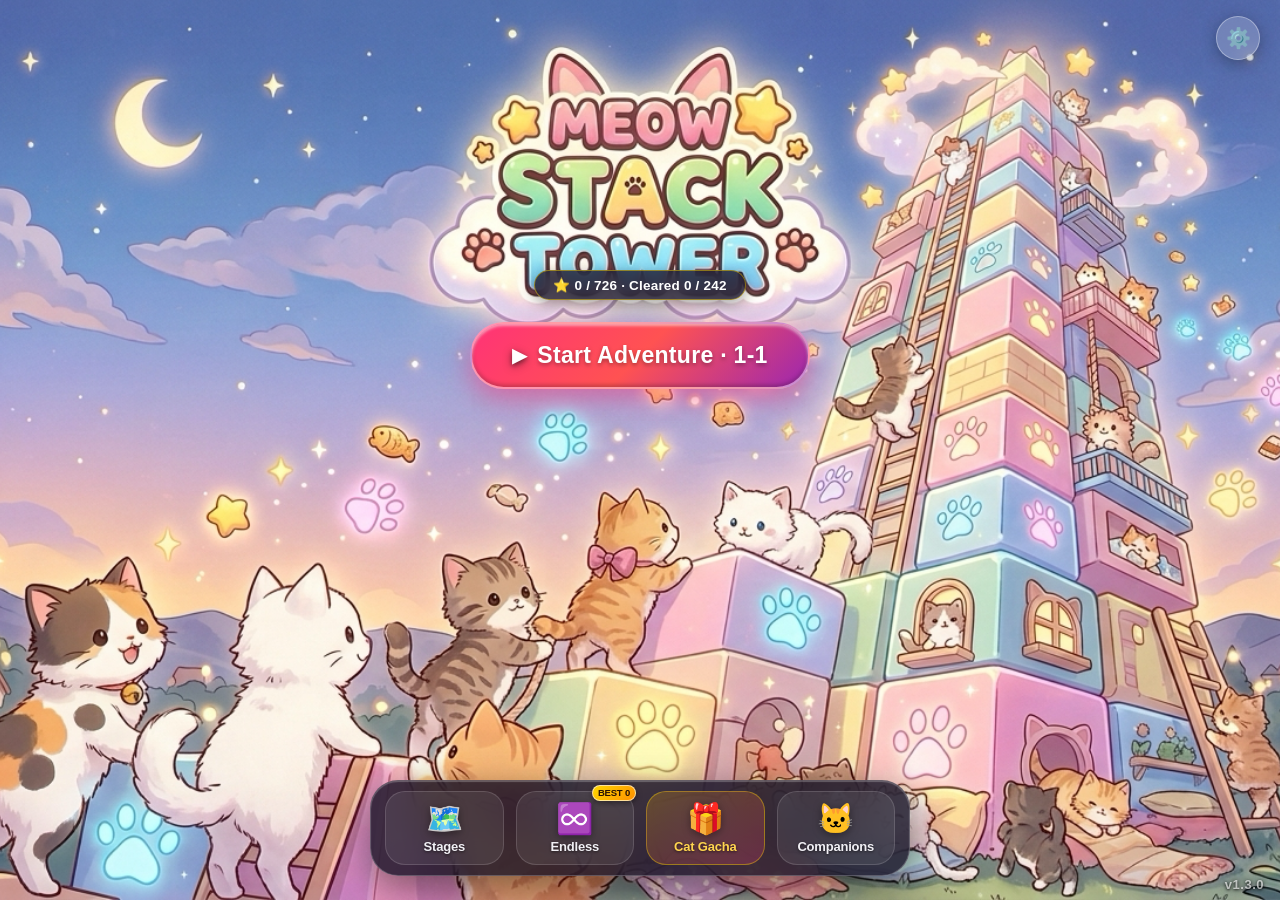
==== commit 294eca6d: "chore: bump version to v1.3.0 across web, Android, and iOS after major visual & iPad overhaul" ====
--- a/game/index.html
+++ b/game/index.html
@@ -374,7 +374,7 @@
           </button>
         </nav>
       </div>
-      <div id="start-version-tag" class="start-version-tag">v1.2.0</div>
+      <div id="start-version-tag" class="start-version-tag">v1.3.0</div>
     </div>
 
     <!-- Game Over Screen -->
@@ -423,10 +423,16 @@
 
         <div id="clear-stats"></div>
         <div id="clear-note"></div>
-        <div class="box-btns">
-          <button id="btn-next" class="menu-btn" data-ui>Next Stage ▶</button>
-          <button id="btn-retry-clear" class="menu-btn sub" data-ui>🔁 Replay (Star Challenge)</button>
-          <button id="btn-menu-clear" class="menu-btn sub" data-ui>🗺️ Stage Select</button>
+        <div class="box-btns clear-box-btns">
+          <button id="btn-next" class="jelly-btn jelly-btn-next" data-ui aria-label="Next Stage">
+            <img src="assets/btn_clear_next.png" class="jelly-btn-img" alt="Next">
+          </button>
+          <button id="btn-retry-clear" class="jelly-btn jelly-btn-replay" data-ui aria-label="Replay">
+            <img src="assets/btn_clear_replay.png" class="jelly-btn-img" alt="Replay">
+          </button>
+          <button id="btn-menu-clear" class="jelly-btn jelly-btn-stages" data-ui aria-label="Stages">
+            <img src="assets/btn_clear_stages.png" class="jelly-btn-img" alt="Stages">
+          </button>
         </div>
       </div>
     </div>
@@ -696,7 +702,7 @@
               <span id="setting-stat-cleared">🏆 클리어: 0 / 242</span>
             </div>
             <button id="btn-reset-data" class="settings-reset-btn" data-ui>🔄 게임 데이터 초기화</button>
-            <div class="settings-version-tag" id="setting-version-tag">Meow Stack Tower v1.2.0 · Designed with 💖</div>
+            <div class="settings-version-tag" id="setting-version-tag">Meow Stack Tower v1.3.0 · Designed with 💖</div>
           </div>
         </div>
       </div>
--- a/game/css/modals.css
+++ b/game/css/modals.css
@@ -470,6 +470,94 @@
     }
     .box-btns { display: flex; flex-direction: column; gap: 10px; align-items: center; margin-top: 20px; }
     .box-btns .menu-btn { min-width: 0; width: 100%; font-size: 16px; padding: 12px 20px; }
+
+    /* 3D Puffy Jelly Action Buttons (NEXT, REPLAY, STAGES) with Elastic Spring Physics */
+    .clear-box-btns {
+      display: flex;
+      flex-direction: column;
+      align-items: center;
+      gap: 10px;
+      margin-top: 14px;
+      width: 100%;
+    }
+    .jelly-btn {
+      position: relative;
+      border: none;
+      background: transparent;
+      padding: 0;
+      margin: 0;
+      cursor: pointer;
+      outline: none;
+      user-select: none;
+      -webkit-user-select: none;
+      touch-action: manipulation;
+      -webkit-tap-highlight-color: transparent;
+      display: inline-flex;
+      align-items: center;
+      justify-content: center;
+      transform-origin: center center;
+      /* Smooth elastic return with overshoot */
+      transition: transform 0.42s cubic-bezier(0.175, 0.885, 0.32, 1.45), filter 0.2s ease;
+    }
+    .jelly-btn-img {
+      width: 100%;
+      height: 100%;
+      object-fit: contain;
+      display: block;
+      pointer-events: none;
+      user-select: none;
+      transition: filter 0.18s ease;
+    }
+
+    /* Distinct button sizes */
+    .jelly-btn-next {
+      width: 228px;
+      height: 72px;
+    }
+    .jelly-btn-next .jelly-btn-img {
+      filter: drop-shadow(0 5px 15px rgba(76, 175, 80, 0.6)) drop-shadow(0 2px 6px rgba(0, 0, 0, 0.45));
+    }
+    .jelly-btn-replay {
+      width: 198px;
+      height: 60px;
+    }
+    .jelly-btn-replay .jelly-btn-img {
+      filter: drop-shadow(0 5px 14px rgba(255, 112, 67, 0.55)) drop-shadow(0 2px 6px rgba(0, 0, 0, 0.45));
+    }
+    .jelly-btn-stages {
+      width: 198px;
+      height: 60px;
+    }
+    .jelly-btn-stages .jelly-btn-img {
+      filter: drop-shadow(0 5px 14px rgba(156, 39, 176, 0.55)) drop-shadow(0 2px 6px rgba(0, 0, 0, 0.45));
+    }
+
+    /* Hover effect (desktop/cursor) */
+    @media (hover: hover) {
+      .jelly-btn:hover {
+        transform: scale(1.04) translateY(-2px);
+      }
+      .jelly-btn-next:hover .jelly-btn-img {
+        filter: drop-shadow(0 8px 22px rgba(76, 175, 80, 0.8)) drop-shadow(0 3px 8px rgba(0, 0, 0, 0.5));
+      }
+      .jelly-btn-replay:hover .jelly-btn-img {
+        filter: drop-shadow(0 8px 20px rgba(255, 112, 67, 0.75)) drop-shadow(0 3px 8px rgba(0, 0, 0, 0.5));
+      }
+      .jelly-btn-stages:hover .jelly-btn-img {
+        filter: drop-shadow(0 8px 20px rgba(156, 39, 176, 0.75)) drop-shadow(0 3px 8px rgba(0, 0, 0, 0.5));
+      }
+    }
+
+    /* Elastic marshmallow squish deformation when pressed (탄성 효과) */
+    .jelly-btn:active,
+    .jelly-btn.btn-pressing {
+      transform: scale(0.91, 0.83) translateY(5px) !important;
+      transition: transform 0.05s cubic-bezier(0.2, 0, 0, 1) !important;
+    }
+    .jelly-btn:active .jelly-btn-img,
+    .jelly-btn.btn-pressing .jelly-btn-img {
+      filter: drop-shadow(0 1px 3px rgba(0, 0, 0, 0.55)) brightness(0.96) !important;
+    }
     #start-progress {
       display: inline-block;
       color: #fff;
@@ -1378,4 +1466,16 @@
         width: 34px;
         height: 34px;
       }
-    }
+      .jelly-btn-next {
+        width: 260px;
+        height: 82px;
+      }
+      .jelly-btn-replay {
+        width: 228px;
+        height: 68px;
+      }
+      .jelly-btn-stages {
+        width: 228px;
+        height: 68px;
+      }
+    }
